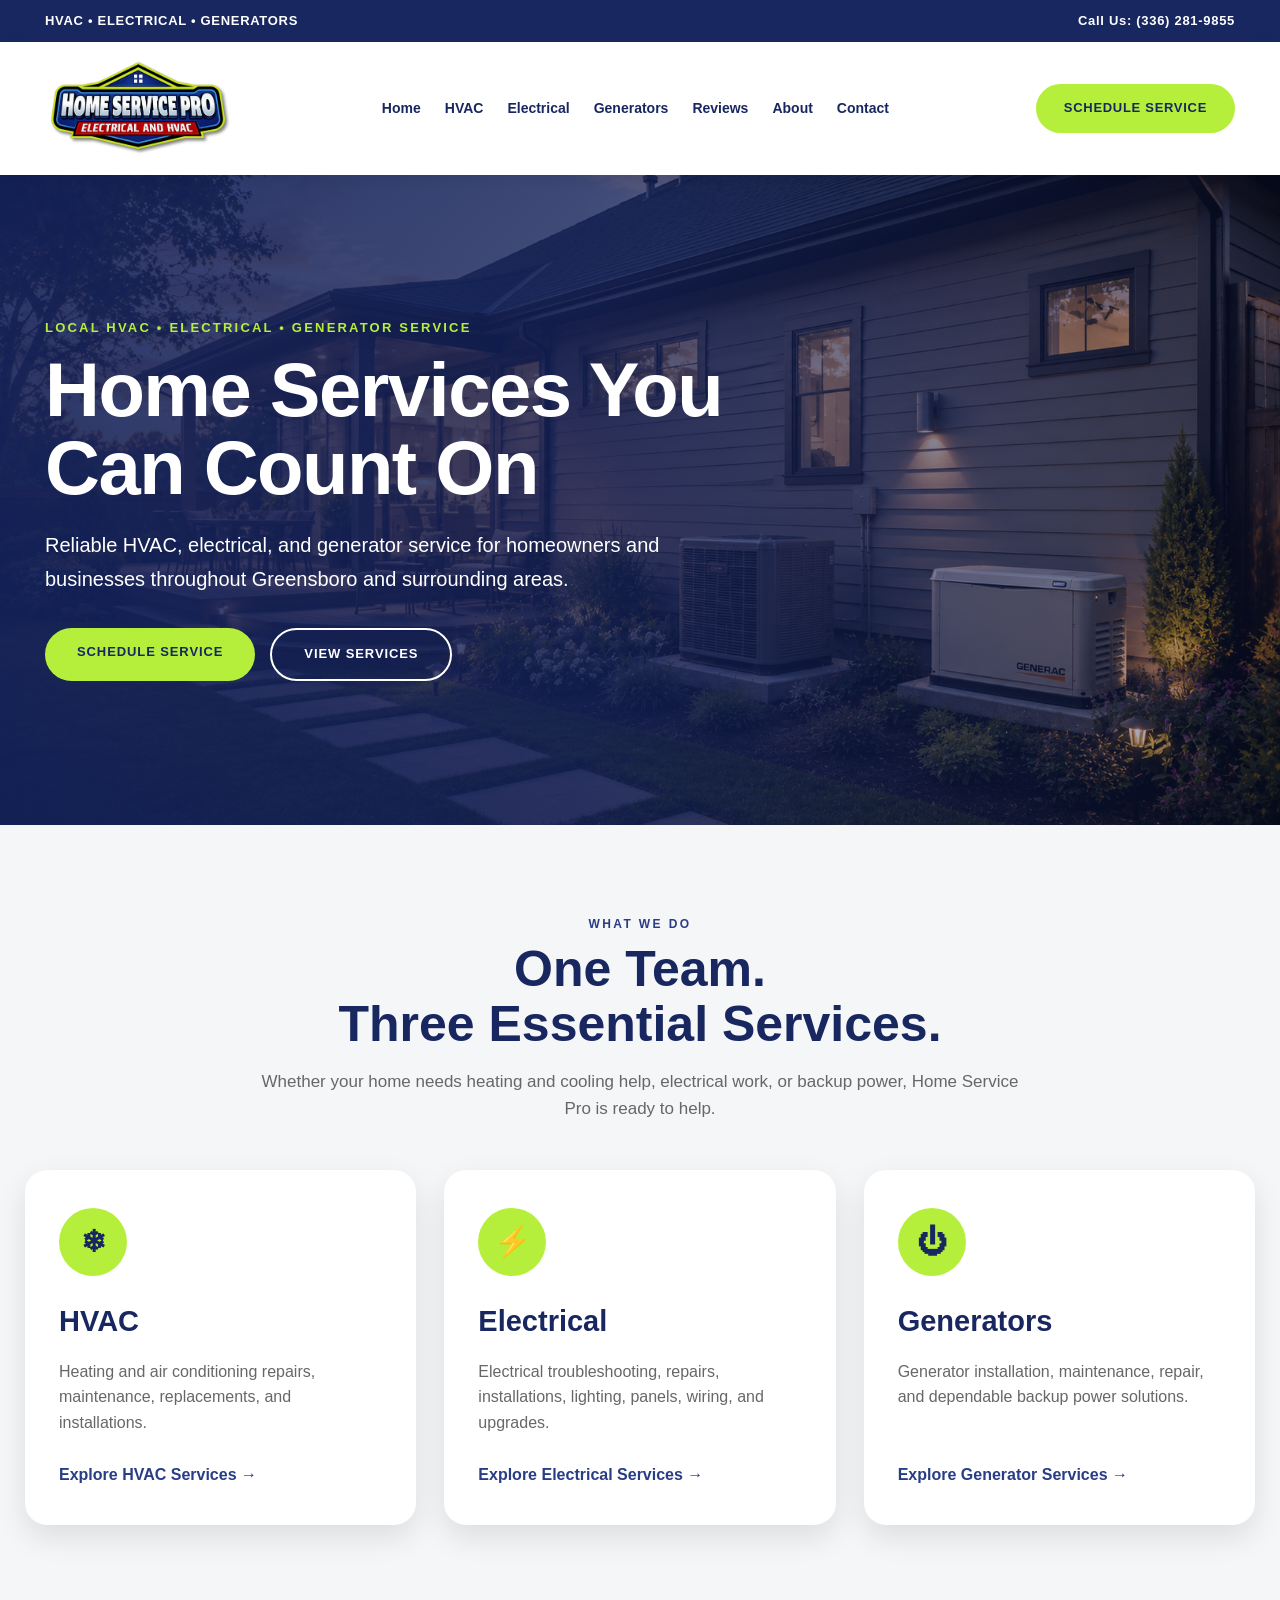
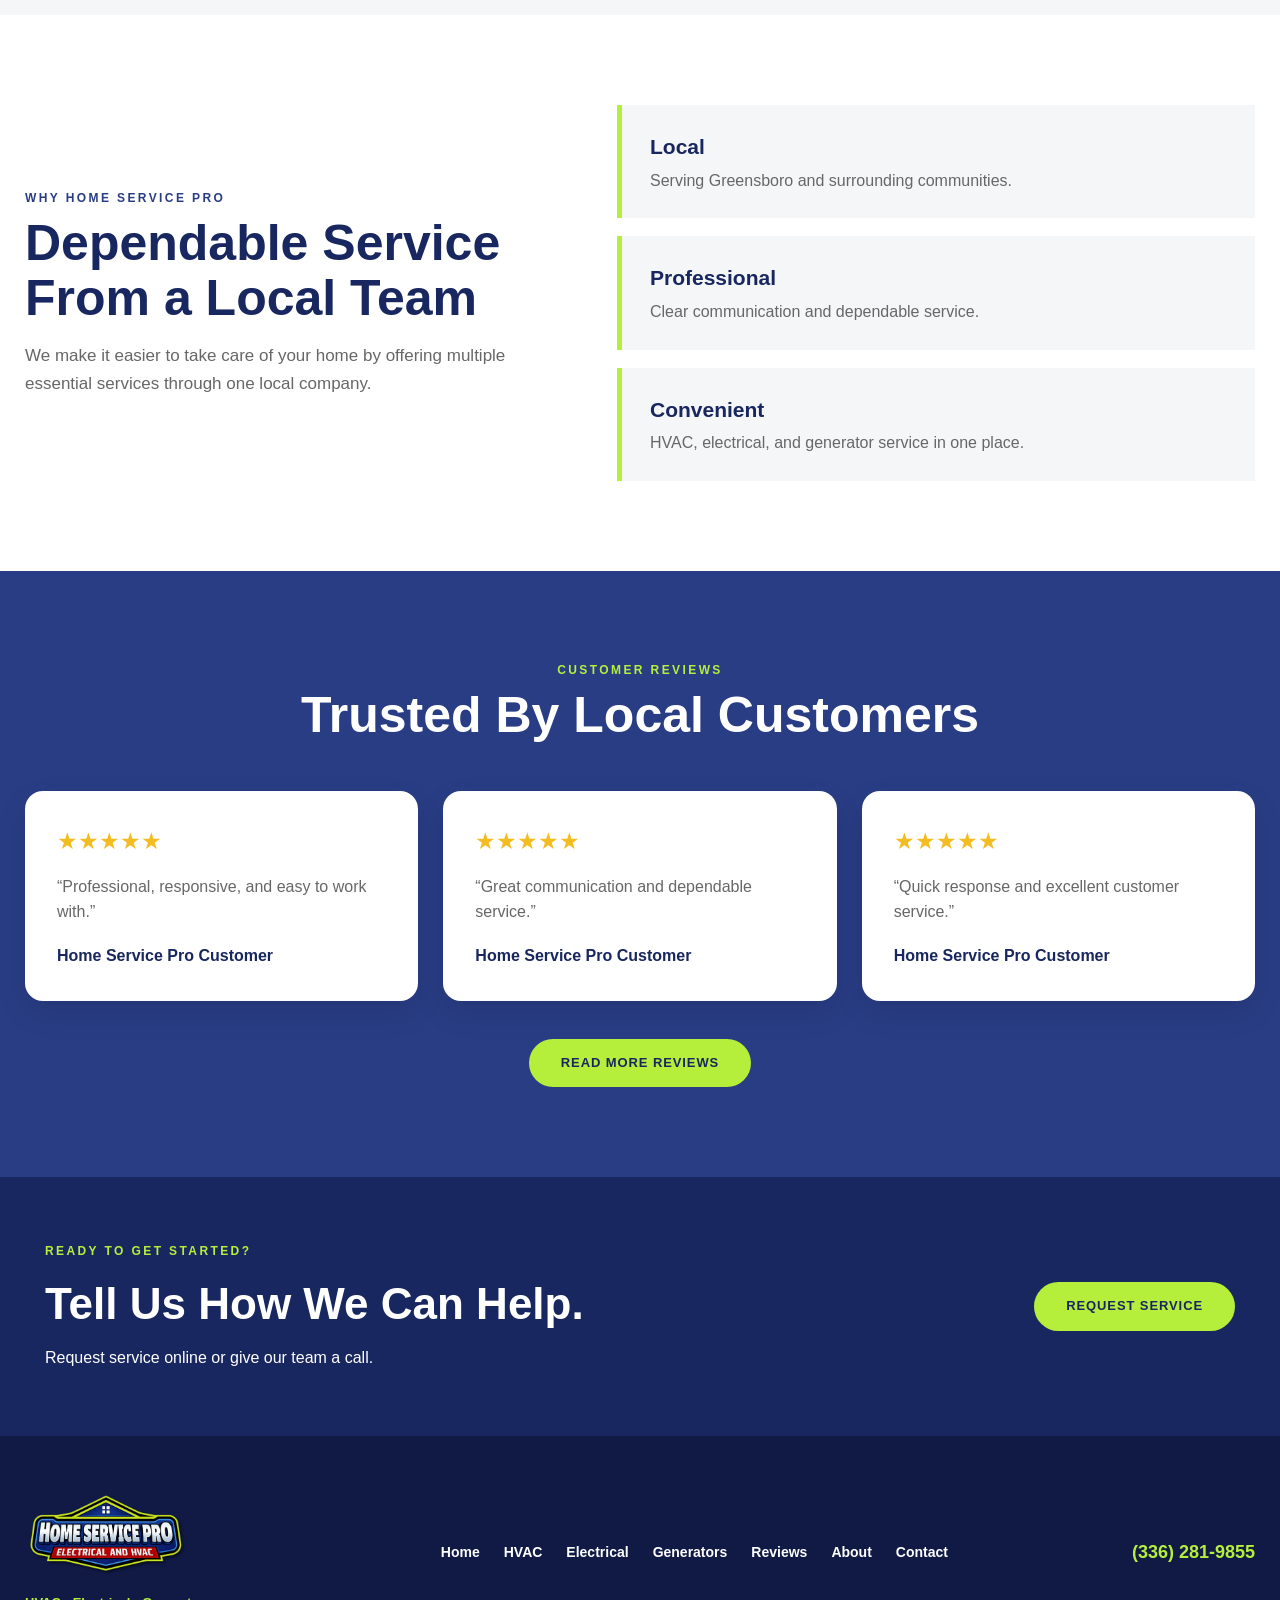
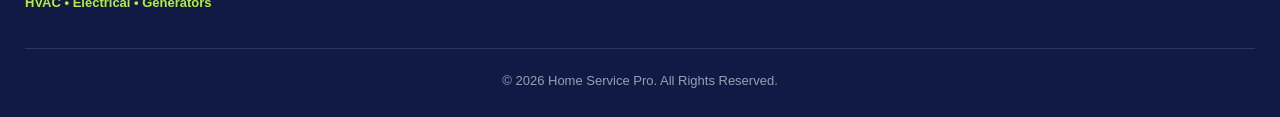
==== index.html @ fe98b6a8 "Initial Home Service Pro website" ====
<!DOCTYPE html>
<html lang="en">

<head>
  <meta charset="UTF-8">

  <meta
    name="viewport"
    content="width=device-width, initial-scale=1.0"
  >

  <title>
    Home Service Pro | HVAC, Electrical & Generator Services
  </title>

  <meta
    name="description"
    content="Home Service Pro provides HVAC, electrical, and generator services in Greensboro, NC and surrounding areas."
  >

  <link
    rel="stylesheet"
    href="style.css"
  >
</head>


<body>


  <!-- ========================================
       TOP BAR
  ========================================= -->

  <div class="top-bar">

    <div class="top-bar-inner">

      <span>
        HVAC • ELECTRICAL • GENERATORS
      </span>

      <a href="tel:3362819855">
        Call Us: (336) 281-9855
      </a>

    </div>

  </div>



  <!-- ========================================
       HEADER
  ========================================= -->

  <header class="site-header">

    <div class="header-inner">


      <a
        href="index.html"
        class="logo-link"
      >

        <img
          src="images/logo.png"
          alt="Home Service Pro"
          class="logo"
        >

      </a>



      <nav class="main-nav">

        <a href="index.html">
          Home
        </a>

        <a href="pages/hvac.html">
          HVAC
        </a>

        <a href="pages/electrical.html">
          Electrical
        </a>

        <a href="pages/generators.html">
          Generators
        </a>

        <a href="pages/reviews.html">
          Reviews
        </a>

        <a href="pages/about.html">
          About
        </a>

        <a href="pages/contact.html">
          Contact
        </a>

      </nav>



      <a
        href="pages/contact.html"
        class="schedule-button"
      >
        Schedule Service
      </a>


    </div>

  </header>



  <!-- ========================================
       HERO
  ========================================= -->

  <main>

    <section class="hero">

      <div class="hero-overlay"></div>


      <div class="hero-inner">

        <div class="hero-content">

          <p class="eyebrow">
            LOCAL HVAC • ELECTRICAL • GENERATOR SERVICE
          </p>


          <h1>
            Home Services
            You Can Count On
          </h1>


          <p class="hero-text">
            Reliable HVAC, electrical, and generator service
            for homeowners and businesses throughout Greensboro
            and surrounding areas.
          </p>


          <div class="hero-buttons">

            <a
              href="pages/contact.html"
              class="button green-button"
            >
              Schedule Service
            </a>


            <a
              href="#services"
              class="button outline-button"
            >
              View Services
            </a>

          </div>

        </div>

      </div>

    </section>



    <!-- ========================================
         SERVICES
    ========================================= -->

    <section
      class="services-section"
      id="services"
    >

      <div class="section-heading">

        <p class="section-label">
          WHAT WE DO
        </p>

        <h2>
          One Team. <br> Three Essential Services.
        </h2>

        <p>
          Whether your home needs heating and cooling help,
          electrical work, or backup power, Home Service Pro
          is ready to help.
        </p>

      </div>



      <div class="service-grid">


        <article class="service-card">

          <div class="service-icon">
            ❄
          </div>

          <h3>
            HVAC
          </h3>

          <p>
            Heating and air conditioning repairs,
            maintenance, replacements, and installations.
          </p>

          <a href="pages/hvac.html">
            Explore HVAC Services →
          </a>

        </article>



        <article class="service-card">

          <div class="service-icon">
            ⚡
          </div>

          <h3>
            Electrical
          </h3>

          <p>
            Electrical troubleshooting, repairs,
            installations, lighting, panels, wiring,
            and upgrades.
          </p>

          <a href="pages/electrical.html">
            Explore Electrical Services →
          </a>

        </article>



        <article class="service-card">

          <div class="service-icon">
            ⏻
          </div>

          <h3>
            Generators
          </h3>

          <p>
            Generator installation, maintenance,
            repair, and dependable backup power solutions.
          </p>

          <a href="pages/generators.html">
            Explore Generator Services →
          </a>

        </article>


      </div>

    </section>



    <!-- ========================================
         WHY CHOOSE US
    ========================================= -->

    <section class="why-section">

      <div class="why-inner">


        <div class="why-content">

          <p class="section-label">
            WHY HOME SERVICE PRO
          </p>

          <h2>
            Dependable Service From a Local Team
          </h2>

          <p>
            We make it easier to take care of your home
            by offering multiple essential services through
            one local company.
          </p>

        </div>



        <div class="why-grid">


          <div class="why-item">

            <strong>
              Local
            </strong>

            <span>
              Serving Greensboro and surrounding communities.
            </span>

          </div>



          <div class="why-item">

            <strong>
              Professional
            </strong>

            <span>
              Clear communication and dependable service.
            </span>

          </div>



          <div class="why-item">

            <strong>
              Convenient
            </strong>

            <span>
              HVAC, electrical, and generator service in one place.
            </span>

          </div>


        </div>


      </div>

    </section>



    <!-- ========================================
         REVIEWS PREVIEW
    ========================================= -->

    <section class="reviews-section">

      <div class="section-heading">

        <p class="section-label">
          CUSTOMER REVIEWS
        </p>

        <h2>
          Trusted By Local Customers
        </h2>

      </div>



      <div class="reviews-grid">


        <article class="review-card">

          <div class="stars">
            ★★★★★
          </div>

          <p>
            “Professional, responsive, and easy to work with.”
          </p>

          <strong>
            Home Service Pro Customer
          </strong>

        </article>



        <article class="review-card">

          <div class="stars">
            ★★★★★
          </div>

          <p>
            “Great communication and dependable service.”
          </p>

          <strong>
            Home Service Pro Customer
          </strong>

        </article>



        <article class="review-card">

          <div class="stars">
            ★★★★★
          </div>

          <p>
            “Quick response and excellent customer service.”
          </p>

          <strong>
            Home Service Pro Customer
          </strong>

        </article>


      </div>



      <div class="center-button">

        <a
          href="pages/reviews.html"
          class="button blue-button"
        >
          Read More Reviews
        </a>

      </div>

    </section>



    <!-- ========================================
         CTA
    ========================================= -->

    <section class="cta-section">

      <div>

        <p class="cta-label">
          READY TO GET STARTED?
        </p>

        <h2>
          Tell Us How We Can Help.
        </h2>

        <p>
          Request service online or give our team a call.
        </p>

      </div>


      <a
        href="pages/contact.html"
        class="button green-button"
      >
        Request Service
      </a>

    </section>


  </main>



  <!-- ========================================
       FOOTER
  ========================================= -->

  <footer class="site-footer">

    <div class="footer-inner">


      <div class="footer-brand">

        <img
          src="images/logo.png"
          alt="Home Service Pro"
          class="footer-logo"
        >

        <p>
          HVAC • Electrical • Generators
        </p>

      </div>



      <div class="footer-links">

        <a href="index.html">
          Home
        </a>

        <a href="pages/hvac.html">
          HVAC
        </a>

        <a href="pages/electrical.html">
          Electrical
        </a>

        <a href="pages/generators.html">
          Generators
        </a>

        <a href="pages/reviews.html">
          Reviews
        </a>

        <a href="pages/about.html">
          About
        </a>

        <a href="pages/contact.html">
          Contact
        </a>

      </div>



      <div class="footer-contact">

        <a href="tel:3362819855">
          (336) 281-9855
        </a>

      </div>


    </div>



    <div class="footer-bottom">

      © <span id="year"></span>
      Home Service Pro.
      All Rights Reserved.

    </div>

  </footer>



  <script src="script.js"></script>


</body>

</html>
---- style.css ----
/* =========================================
   HOME SERVICE PRO
   MAIN STYLESHEET
========================================= */

:root {
  --blue: #293d85;
  --blue-dark: #18275f;
  --blue-light: #435ca3;

  --green: #b6ef3b;
  --green-dark: #9bd125;

  --white: #ffffff;
  --light: #f5f6f8;
  --gray: #676767;
  --dark: #202020;

  --max-width: 1240px;

  --shadow:
    0 12px 30px rgba(0, 0, 0, 0.10);
}


/* RESET */

* {
  margin: 0;
  padding: 0;
  box-sizing: border-box;
}


html {
  scroll-behavior: smooth;
}


body {
  font-family:
    Arial,
    Helvetica,
    sans-serif;

  background: var(--white);

  color: var(--dark);

  line-height: 1.6;
}


img {
  display: block;

  max-width: 100%;
}


a {
  text-decoration: none;
}


/* =========================================
   TOP BAR
========================================= */

.top-bar {
  width: 100%;

  background: var(--blue-dark);

  color: var(--white);
}


.top-bar-inner {
  width: 100%;
  max-width: var(--max-width);

  min-height: 42px;

  margin: auto;

  padding: 8px 25px;

  display: flex;

  align-items: center;

  justify-content: space-between;

  gap: 30px;

  font-size: 13px;

  font-weight: 700;

  letter-spacing: 0.7px;
}


.top-bar a {
  color: var(--white);
}


.top-bar a:hover {
  color: var(--green);
}


/* =========================================
   HEADER
========================================= */

.site-header {
  width: 100%;

  background: var(--white);

  box-shadow:
    0 4px 16px rgba(0, 0, 0, 0.08);

  position: relative;

  z-index: 100;
}


.header-inner {
  width: 100%;
  max-width: var(--max-width);

  min-height: 110px;

  margin: auto;

  padding: 15px 25px;

  display: flex;

  align-items: center;

  justify-content: space-between;

  gap: 30px;
}


.logo {
  width: 190px;

  height: auto;
}


.main-nav {
  flex: 1;

  display: flex;

  align-items: center;

  justify-content: center;

  gap: 24px;
}


.main-nav a {
  color: var(--blue-dark);

  font-size: 14px;

  font-weight: 700;
}


.main-nav a:hover {
  color: var(--green-dark);
}


.schedule-button {
  display: inline-block;

  padding: 14px 28px;

  border-radius: 40px;

  background: var(--green);

  color: var(--blue-dark);

  font-size: 13px;

  font-weight: 800;

  text-transform: uppercase;

  letter-spacing: 0.7px;

  white-space: nowrap;
}


.schedule-button:hover {
  background: var(--green-dark);
}


/* =========================================
   HERO
========================================= */

.hero {
  width: 100%;

  min-height: 650px;

  background:
    url("images/hero.png");

  background-size: cover;

  background-position: center;

  background-repeat: no-repeat;

  position: relative;

  display: flex;

  align-items: center;
}


.hero-overlay {
  position: absolute;

  inset: 0;

  background:
    linear-gradient(
      90deg,
      rgba(20, 35, 94, 0.90) 0%,
      rgba(20, 35, 94, 0.78) 45%,
      rgba(20, 35, 94, 0.28) 100%
    );
}


.hero-inner {
  width: 100%;
  max-width: var(--max-width);

  margin: auto;

  padding: 80px 25px;

  position: relative;

  z-index: 2;
}


.hero-content {
  max-width: 720px;

  color: var(--white);
}


.eyebrow {
  margin-bottom: 12px;

  color: var(--green);

  font-size: 13px;

  font-weight: 800;

  letter-spacing: 2.2px;
}


.hero h1 {
  margin-bottom: 22px;

  font-size:
    clamp(
      48px,
      6vw,
      76px
    );

  line-height: 1.02;

  letter-spacing: -1.5px;
}


.hero-text {
  max-width: 640px;

  margin-bottom: 32px;

  font-size: 20px;

  line-height: 1.7;
}


.hero-buttons {
  display: flex;

  flex-wrap: wrap;

  gap: 15px;
}


/* =========================================
   BUTTONS
========================================= */

.button {
  display: inline-block;

  padding: 14px 32px;

  border-radius: 40px;

  font-size: 13px;

  font-weight: 800;

  text-transform: uppercase;

  letter-spacing: 0.9px;

  transition: 0.2s ease;
}


.green-button {
  background: var(--green);

  color: var(--blue-dark);
}


.green-button:hover {
  background: var(--green-dark);
}


.blue-button {
  background: var(--blue);

  color: var(--white);
}


.blue-button:hover {
  background: var(--blue-dark);
}


.outline-button {
  border: 2px solid var(--white);

  color: var(--white);

  background: transparent;
}


.outline-button:hover {
  background: var(--white);

  color: var(--blue-dark);
}


/* =========================================
   GENERAL HEADINGS
========================================= */

.section-heading {
  max-width: 760px;

  margin: 0 auto 48px;

  text-align: center;
}


.section-label {
  margin-bottom: 8px;

  color: var(--blue);

  font-size: 12px;

  font-weight: 800;

  letter-spacing: 2.4px;
}


.section-heading h2,
.why-content h2 {
  margin-bottom: 16px;

  color: var(--blue-dark);

  font-size:
    clamp(
      34px,
      4vw,
      50px
    );

  line-height: 1.1;
}


.section-heading p:not(.section-label),
.why-content p:not(.section-label) {
  color: var(--gray);

  font-size: 17px;
}


/* =========================================
   SERVICES
========================================= */

.services-section {
  width: 100%;

  padding: 90px 25px;

  background: var(--light);
}


.service-grid {
  width: 100%;

  max-width: var(--max-width);

  margin: auto;

  display: grid;

  grid-template-columns:
    repeat(3, 1fr);

  gap: 28px;
}


.service-card {
  min-height: 355px;

  padding: 38px 34px;

  background: var(--white);

  border-radius: 22px;

  box-shadow: var(--shadow);

  display: flex;

  flex-direction: column;

  transition: transform 0.2s ease;
}


.service-card:hover {
  transform: translateY(-6px);
}


.service-icon {
  width: 68px;

  height: 68px;

  margin-bottom: 22px;

  border-radius: 50%;

  background: var(--green);

  color: var(--blue-dark);

  display: flex;

  align-items: center;

  justify-content: center;

  font-size: 30px;

  font-weight: 800;
}


.service-card h3 {
  margin-bottom: 14px;

  color: var(--blue-dark);

  font-size: 29px;
}


.service-card p {
  margin-bottom: 26px;

  color: var(--gray);
}


.service-card a {
  margin-top: auto;

  color: var(--blue);

  font-weight: 800;
}


.service-card a:hover {
  color: var(--green-dark);
}


/* =========================================
   WHY SECTION
========================================= */

.why-section {
  width: 100%;

  padding: 90px 25px;

  background: var(--white);
}


.why-inner {
  width: 100%;

  max-width: var(--max-width);

  margin: auto;

  display: grid;

  grid-template-columns:
    0.9fr 1.1fr;

  gap: 70px;

  align-items: center;
}


.why-grid {
  display: grid;

  grid-template-columns: 1fr;

  gap: 18px;
}


.why-item {
  padding: 25px 28px;

  border-left:
    5px solid var(--green);

  background: var(--light);
}


.why-item strong {
  display: block;

  margin-bottom: 4px;

  color: var(--blue-dark);

  font-size: 21px;
}


.why-item span {
  color: var(--gray);
}


/* =========================================
   REVIEWS
========================================= */

.reviews-section {
  width: 100%;

  padding: 90px 25px;

  background: var(--blue);
}


.reviews-section .section-label {
  color: var(--green);
}


.reviews-section .section-heading h2 {
  color: var(--white);
}


.reviews-grid {
  width: 100%;

  max-width: var(--max-width);

  margin: auto;

  display: grid;

  grid-template-columns:
    repeat(3, 1fr);

  gap: 25px;
}


.review-card {
  padding: 32px;

  border-radius: 18px;

  background: var(--white);

  box-shadow: var(--shadow);
}


.stars {
  margin-bottom: 14px;

  color: #f3bd21;

  font-size: 23px;
}


.review-card p {
  margin-bottom: 18px;

  color: var(--gray);
}


.review-card strong {
  color: var(--blue-dark);
}


.center-button {
  margin-top: 38px;

  text-align: center;
}


.reviews-section .blue-button {
  background: var(--green);

  color: var(--blue-dark);
}


/* =========================================
   CTA
========================================= */

.cta-section {
  width: 100%;

  padding: 65px max(25px, calc((100% - 1240px) / 2 + 25px));

  background: var(--blue-dark);

  color: var(--white);

  display: flex;

  justify-content: space-between;

  align-items: center;

  gap: 40px;
}


.cta-label {
  margin-bottom: 7px;

  color: var(--green);

  font-size: 12px;

  font-weight: 800;

  letter-spacing: 2.4px;
}


.cta-section h2 {
  margin-bottom: 6px;

  font-size:
    clamp(
      30px,
      4vw,
      44px
    );
}


/* =========================================
   FOOTER
========================================= */

.site-footer {
  width: 100%;

  background: #101a45;

  color: var(--white);

  padding: 55px 25px 25px;
}


.footer-inner {
  width: 100%;

  max-width: var(--max-width);

  margin: auto;

  display: grid;

  grid-template-columns:
    1fr 1.5fr 0.7fr;

  gap: 35px;

  align-items: center;
}


.footer-logo {
  width: 165px;

  margin-bottom: 13px;
}


.footer-brand p {
  color: var(--green);

  font-size: 13px;

  font-weight: 700;
}


.footer-links {
  display: flex;

  flex-wrap: wrap;

  justify-content: center;

  gap: 18px 24px;
}


.footer-links a {
  color: var(--white);

  font-size: 14px;

  font-weight: 700;
}


.footer-links a:hover {
  color: var(--green);
}


.footer-contact {
  text-align: right;
}


.footer-contact a {
  color: var(--green);

  font-size: 18px;

  font-weight: 800;
}


.footer-bottom {
  width: 100%;

  max-width: var(--max-width);

  margin: 35px auto 0;

  padding-top: 22px;

  border-top:
    1px solid rgba(255, 255, 255, 0.12);

  text-align: center;

  color: rgba(255, 255, 255, 0.58);

  font-size: 13px;
}


/* =========================================
   TABLET
========================================= */

@media (max-width: 1000px) {

  .header-inner {
    flex-wrap: wrap;
  }


  .main-nav {
    order: 3;

    width: 100%;

    flex-basis: 100%;
  }


  .service-grid {
    grid-template-columns:
      repeat(2, 1fr);
  }


  .service-card:last-child {
    grid-column:
      1 / -1;
  }


  .why-inner {
    grid-template-columns: 1fr;

    gap: 40px;
  }


  .reviews-grid {
    grid-template-columns:
      repeat(2, 1fr);
  }


  .review-card:last-child {
    grid-column:
      1 / -1;
  }


  .footer-inner {
    grid-template-columns: 1fr;

    text-align: center;
  }


  .footer-logo {
    margin-left: auto;

    margin-right: auto;
  }


  .footer-contact {
    text-align: center;
  }

}


/* =========================================
   MOBILE
========================================= */

@media (max-width: 720px) {

  .top-bar-inner {
    flex-direction: column;

    gap: 2px;

    text-align: center;
  }


  .header-inner {
    flex-direction: column;

    text-align: center;
  }


  .logo {
    width: 165px;
  }


  .main-nav {
    order: initial;

    flex-basis: auto;

    flex-wrap: wrap;

    gap: 12px 17px;
  }


  .schedule-button {
    width: 100%;

    max-width: 300px;

    text-align: center;
  }


  .hero {
    min-height: 580px;
  }


  .hero-inner {
    padding:
      65px
      25px;
  }


  .hero h1 {
    font-size: 44px;
  }


  .hero-text {
    font-size: 17px;
  }


  .hero-buttons {
    flex-direction: column;
  }


  .button {
    text-align: center;
  }


  .service-grid {
    grid-template-columns: 1fr;
  }


  .service-card:last-child {
    grid-column: auto;
  }


  .reviews-grid {
    grid-template-columns: 1fr;
  }


  .review-card:last-child {
    grid-column: auto;
  }


  .cta-section {
    flex-direction: column;

    align-items: flex-start;

    padding:
      55px
      25px;
  }

}

/* =========================================
   INNER PAGE HERO
========================================= */

.inner-hero {
  width: 100%;

  min-height: 470px;

  background:
    url("images/hero.png");

  background-size: cover;

  background-position: center;

  background-repeat: no-repeat;

  position: relative;

  display: flex;

  align-items: center;
}


.inner-hero-overlay {
  position: absolute;

  inset: 0;

  background:
    linear-gradient(
      90deg,
      rgba(20, 35, 94, 0.92) 0%,
      rgba(20, 35, 94, 0.75) 50%,
      rgba(20, 35, 94, 0.30) 100%
    );
}


.inner-hero-inner {
  width: 100%;

  max-width: var(--max-width);

  margin: auto;

  padding: 75px 25px;

  position: relative;

  z-index: 2;
}


.inner-hero-content {
  max-width: 680px;

  color: var(--white);
}


.inner-hero h1 {
  margin-bottom: 18px;

  font-size:
    clamp(
      42px,
      5vw,
      64px
    );

  line-height: 1.05;
}


.inner-hero-content > p:not(.eyebrow) {
  max-width: 600px;

  margin-bottom: 28px;

  font-size: 19px;
}


/* =========================================
   INNER CONTENT
========================================= */

.inner-content-section {
  width: 100%;

  padding: 90px 25px;

  background: var(--white);
}


.inner-content-wrapper {
  width: 100%;

  max-width: var(--max-width);

  margin: auto;
}


.inner-heading {
  max-width: 760px;

  margin-bottom: 50px;
}


.inner-heading h2 {
  margin-bottom: 16px;

  color: var(--blue-dark);

  font-size:
    clamp(
      34px,
      4vw,
      50px
    );

  line-height: 1.1;
}


.inner-heading p:not(.section-label) {
  color: var(--gray);

  font-size: 17px;
}


/* DETAIL CARDS */

.detail-grid {
  display: grid;

  grid-template-columns:
    repeat(2, 1fr);

  gap: 25px;
}


.detail-card {
  padding: 32px;

  background: var(--light);

  border-left:
    5px solid var(--green);
}


.detail-card h3 {
  margin-bottom: 10px;

  color: var(--blue-dark);

  font-size: 25px;
}


.detail-card p {
  color: var(--gray);

  line-height: 1.7;
}


/* MOBILE INNER PAGES */

@media (max-width: 720px) {

  .inner-hero {
    min-height: 430px;
  }


  .inner-hero-inner {
    padding:
      60px
      25px;
  }


  .inner-hero h1 {
    font-size: 42px;
  }


  .detail-grid {
    grid-template-columns: 1fr;
  }

}

/* =========================================
   CONTACT PAGE
========================================= */

.contact-section {
  width: 100%;

  padding: 90px 25px;

  background: var(--light);
}


.contact-wrapper {
  width: 100%;

  max-width: var(--max-width);

  margin: auto;

  display: grid;

  grid-template-columns:
    0.8fr 1.2fr;

  gap: 70px;

  align-items: start;
}


.contact-info h2 {
  margin-bottom: 18px;

  color: var(--blue-dark);

  font-size:
    clamp(
      36px,
      4vw,
      50px
    );

  line-height: 1.1;
}


.contact-intro {
  margin-bottom: 35px;

  color: var(--gray);

  font-size: 17px;
}


.contact-info-box {
  margin-bottom: 18px;

  padding: 22px 24px;

  background: var(--white);

  border-left:
    5px solid var(--green);
}


.contact-info-box span {
  display: block;

  margin-bottom: 5px;

  color: var(--blue);

  font-size: 11px;

  font-weight: 800;

  letter-spacing: 1.6px;
}


.contact-info-box a {
  color: var(--blue-dark);

  font-size: 21px;

  font-weight: 800;
}


.contact-info-box p {
  color: var(--gray);

  font-size: 16px;
}


/* FORM */

.contact-form-card {
  padding: 38px;

  background: var(--white);

  border-radius: 20px;

  box-shadow: var(--shadow);
}


.contact-form {
  width: 100%;
}


.form-row {
  display: grid;

  grid-template-columns:
    repeat(2, 1fr);

  gap: 20px;
}


.form-group {
  margin-bottom: 20px;
}


.form-group label {
  display: block;

  margin-bottom: 7px;

  color: var(--blue-dark);

  font-size: 14px;

  font-weight: 800;
}


.form-group input,
.form-group select,
.form-group textarea {
  width: 100%;

  padding: 14px 15px;

  border:
    1px solid #d5d7dc;

  border-radius: 8px;

  background: var(--white);

  color: var(--dark);

  font-family: inherit;

  font-size: 16px;

  outline: none;
}


.form-group input:focus,
.form-group select:focus,
.form-group textarea:focus {
  border-color: var(--blue);

  box-shadow:
    0 0 0 3px rgba(41, 61, 133, 0.10);
}


.form-group textarea {
  resize: vertical;
}


.form-submit {
  border: none;

  cursor: pointer;
}


@media (max-width: 850px) {

  .contact-wrapper {
    grid-template-columns: 1fr;

    gap: 40px;
  }

}


@media (max-width: 600px) {

  .contact-form-card {
    padding: 26px 20px;
  }


  .form-row {
    grid-template-columns: 1fr;

    gap: 0;
  }


  .form-submit {
    width: 100%;
  }

}

/* =========================================
   ABOUT PAGE
========================================= */

.about-section {
  width: 100%;
  padding: 90px 25px;
  background: var(--white);
}


.about-wrapper {
  width: 100%;
  max-width: var(--max-width);
  margin: auto;

  display: grid;
  grid-template-columns: 1.25fr 0.75fr;
  gap: 70px;

  align-items: start;
}


.about-content h2 {
  margin-bottom: 22px;

  color: var(--blue-dark);

  font-size:
    clamp(
      36px,
      4vw,
      50px
    );

  line-height: 1.1;
}


.about-content p:not(.section-label) {
  margin-bottom: 18px;

  color: var(--gray);

  font-size: 17px;

  line-height: 1.8;
}


.about-highlight {
  padding: 35px;

  background: var(--blue-dark);

  border-radius: 20px;

  color: var(--white);

  box-shadow: var(--shadow);
}


.about-highlight .section-label {
  color: var(--green);

  margin-bottom: 22px;
}


.about-highlight-item {
  padding: 20px 0;

  border-bottom:
    1px solid rgba(255, 255, 255, 0.15);
}


.about-highlight-item:last-child {
  border-bottom: none;
}


.about-highlight-item strong {
  display: block;

  margin-bottom: 4px;

  color: var(--green);

  font-size: 21px;
}


.about-highlight-item span {
  color: rgba(255, 255, 255, 0.82);
}


/* VALUES */

.values-section {
  width: 100%;

  padding: 90px 25px;

  background: var(--light);
}


.values-grid {
  display: grid;

  grid-template-columns:
    repeat(3, 1fr);

  gap: 25px;
}


.value-card {
  padding: 32px;

  background: var(--white);

  border-top:
    5px solid var(--green);

  box-shadow: var(--shadow);
}


.value-card h3 {
  margin-bottom: 12px;

  color: var(--blue-dark);

  font-size: 23px;
}


.value-card p {
  color: var(--gray);

  line-height: 1.7;
}


@media (max-width: 850px) {

  .about-wrapper {
    grid-template-columns: 1fr;

    gap: 40px;
  }


  .values-grid {
    grid-template-columns: 1fr;
  }

}

/* =========================================
   REVIEWS PAGE
========================================= */

.review-page-section {
  width: 100%;
  padding: 90px 25px;
  background: var(--light);
}


.rating-summary {
  width: 100%;
  max-width: 620px;

  margin: 0 auto 50px;

  padding: 30px 35px;

  background: var(--white);

  border-radius: 18px;

  box-shadow: var(--shadow);

  display: flex;

  justify-content: center;

  align-items: center;

  gap: 28px;
}


.rating-number {
  color: var(--blue-dark);

  font-size: 64px;

  font-weight: 800;

  line-height: 1;
}


.rating-details {
  border-left: 1px solid #dddddd;

  padding-left: 28px;
}


.rating-stars {
  color: #f3bd21;

  font-size: 25px;

  letter-spacing: 2px;
}


.rating-details strong {
  display: block;

  margin-top: 4px;

  color: var(--blue-dark);

  font-size: 18px;
}


.rating-details p {
  color: var(--gray);

  font-size: 14px;
}


.review-page-grid {
  display: grid;

  grid-template-columns:
    repeat(3, 1fr);

  gap: 25px;
}


.review-page-card {
  padding: 32px;

  background: var(--white);

  border-radius: 16px;

  box-shadow: var(--shadow);
}


.review-page-card p {
  margin-bottom: 20px;

  color: var(--gray);

  line-height: 1.75;
}


.review-page-card strong {
  color: var(--blue-dark);
}


.review-action {
  max-width: 750px;

  margin: 60px auto 0;

  padding: 45px 35px;

  background: var(--white);

  border-radius: 20px;

  box-shadow: var(--shadow);

  text-align: center;
}


.review-action h3 {
  margin-bottom: 10px;

  color: var(--blue-dark);

  font-size: 30px;
}


.review-action p {
  margin-bottom: 24px;

  color: var(--gray);
}


@media (max-width: 950px) {

  .review-page-grid {
    grid-template-columns:
      repeat(2, 1fr);
  }

}


@media (max-width: 650px) {

  .rating-summary {
    flex-direction: column;

    text-align: center;

    gap: 14px;
  }


  .rating-details {
    border-left: none;

    border-top: 1px solid #dddddd;

    padding-left: 0;

    padding-top: 15px;
  }


  .review-page-grid {
    grid-template-columns: 1fr;
  }


  .review-action {
    padding: 35px 22px;
  }

}

/* =========================================
   MOBILE NAVIGATION
========================================= */

.menu-toggle {
  display: none;

  border: none;

  background: transparent;

  color: var(--blue-dark);

  font-size: 30px;

  cursor: pointer;
}


@media (max-width: 720px) {

  .header-inner {
    display: grid;

    grid-template-columns:
      1fr auto;

    gap: 15px;

    align-items: center;

    text-align: left;
  }


  .logo-link {
    justify-self: start;
  }


  .menu-toggle {
    display: block;

    justify-self: end;
  }


  .main-nav {
    display: none;

    grid-column:
      1 / -1;

    width: 100%;

    padding: 18px 0;

    flex-direction: column;

    align-items: stretch;

    gap: 0;

    border-top:
      1px solid #e5e5e5;
  }


  .main-nav.nav-open {
    display: flex;
  }


  .main-nav a {
    width: 100%;

    padding: 12px 6px;

    border-bottom:
      1px solid #eeeeee;

    font-size: 16px;
  }


  .schedule-button {
    grid-column:
      1 / -1;

    width: 100%;

    max-width: none;

    text-align: center;
  }

}
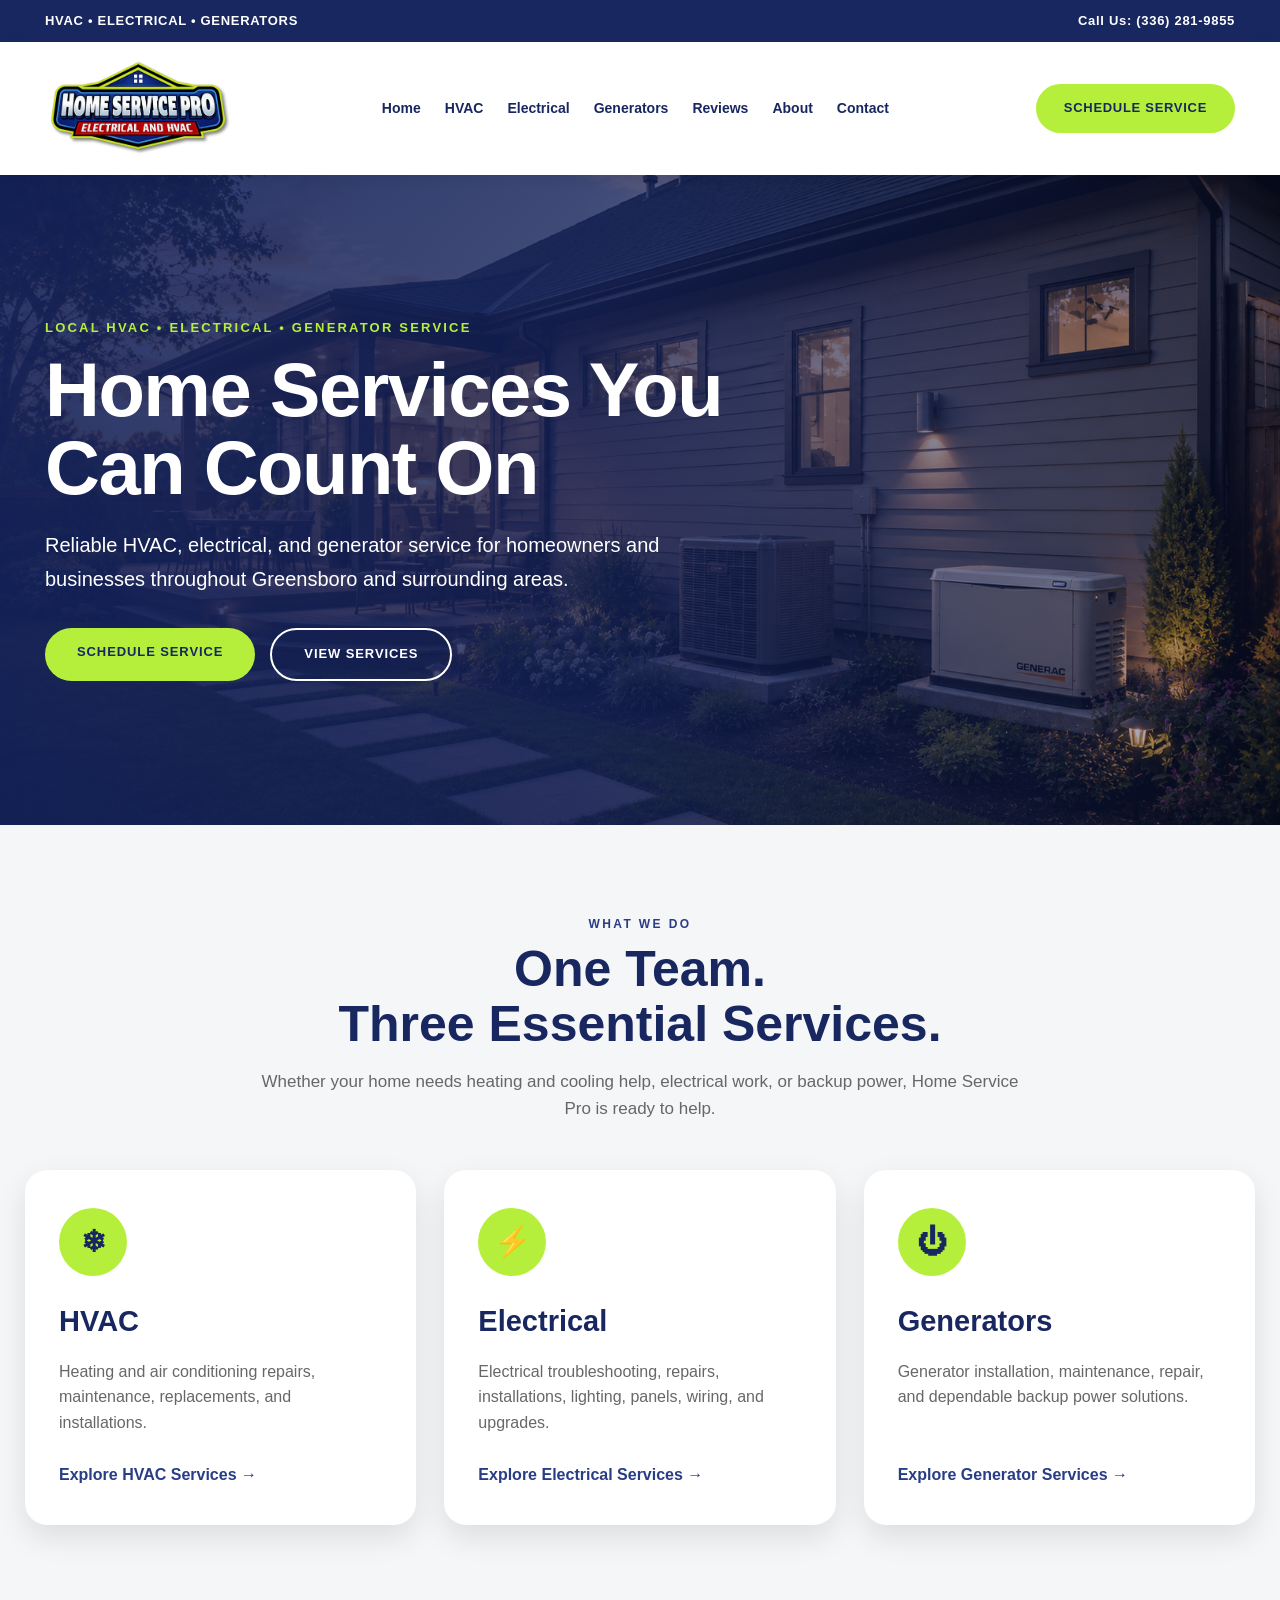
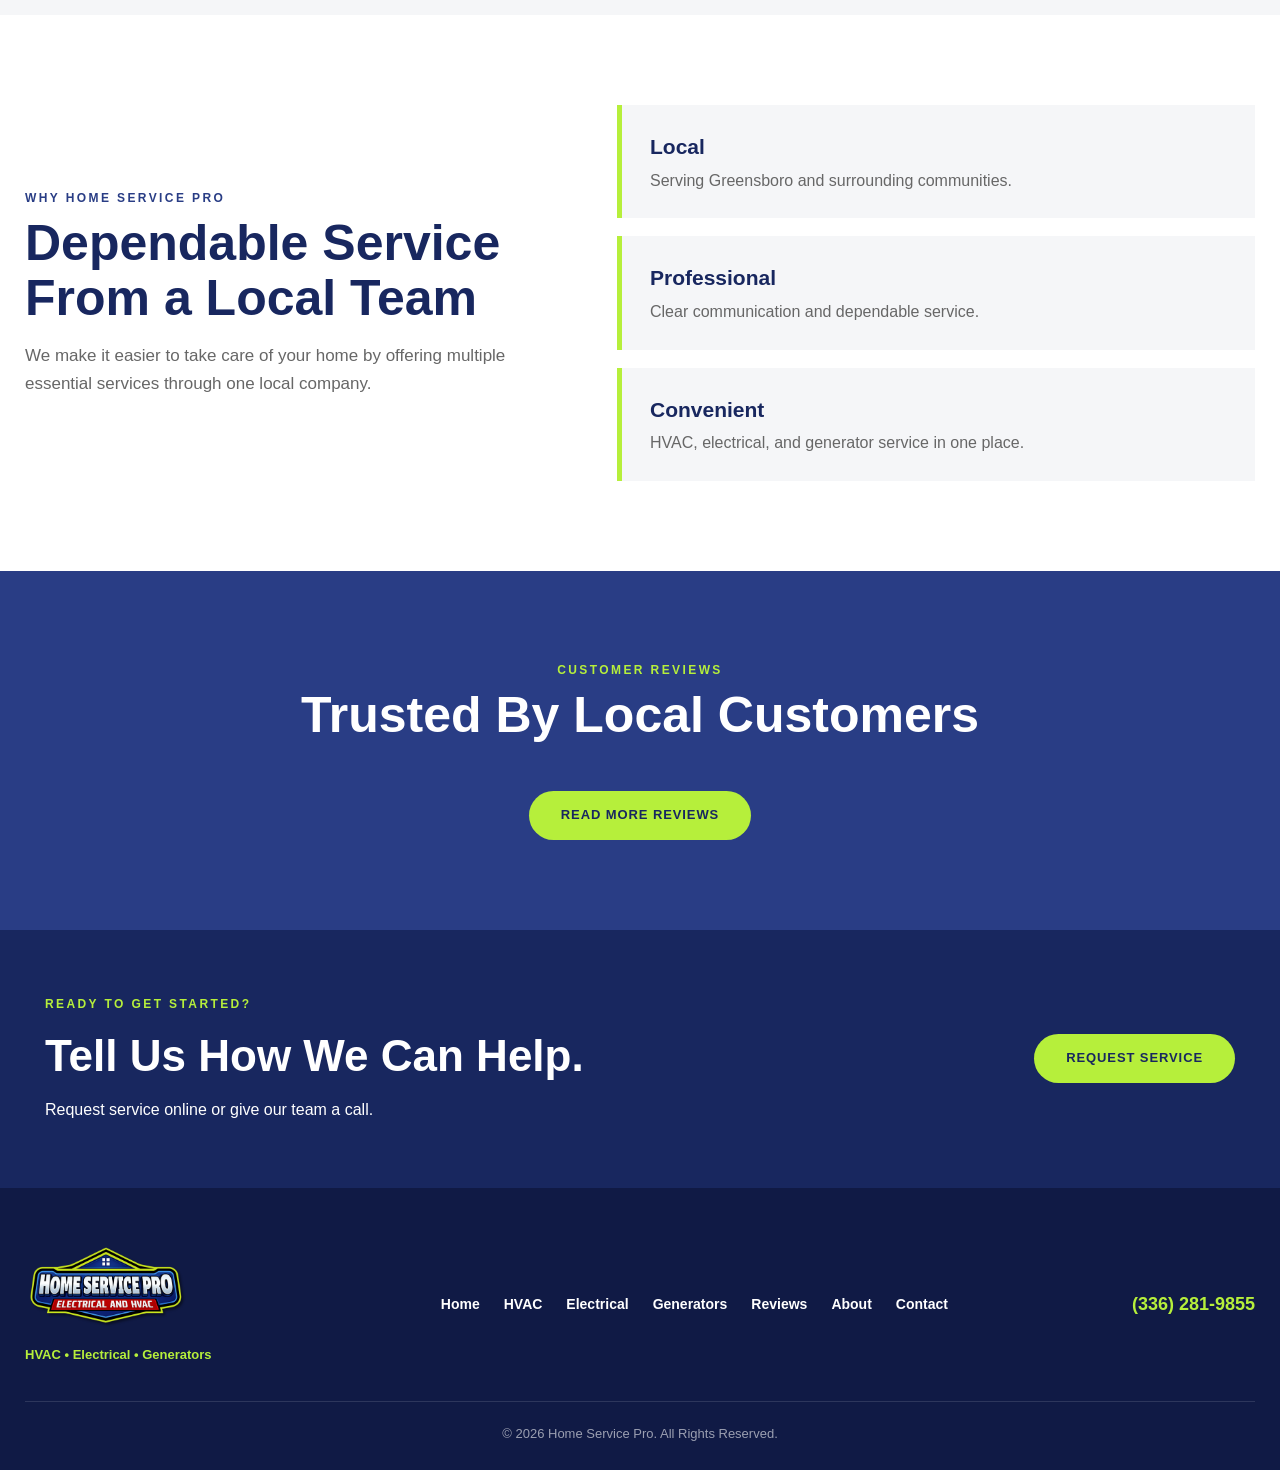
==== commit fd585ad7: "Update homepage reviews" ====
--- a/index.html
+++ b/index.html
@@ -391,63 +391,18 @@
 
 
 
-      <div class="reviews-grid">
-
-
-        <article class="review-card">
-
-          <div class="stars">
-            ★★★★★
-          </div>
-
-          <p>
-            “Professional, responsive, and easy to work with.”
-          </p>
-
-          <strong>
-            Home Service Pro Customer
-          </strong>
-
-        </article>
-
-
-
-        <article class="review-card">
-
-          <div class="stars">
-            ★★★★★
-          </div>
-
-          <p>
-            “Great communication and dependable service.”
-          </p>
-
-          <strong>
-            Home Service Pro Customer
-          </strong>
-
-        </article>
-
-
-
-        <article class="review-card">
-
-          <div class="stars">
-            ★★★★★
-          </div>
-
-          <p>
-            “Quick response and excellent customer service.”
-          </p>
-
-          <strong>
-            Home Service Pro Customer
-          </strong>
-
-        </article>
-
-
-      </div>
+      <!-- Live Google Reviews Preview -->
+<div class="home-live-reviews">
+  <div
+    class="sk-ww-google-reviews"
+    data-embed-id="25709834"
+  ></div>
+
+  <script
+    src="https://widgets.sociablekit.com/google-reviews/widget.js"
+    defer
+  ></script>
+</div>
 
 
 
--- a/style.css
+++ b/style.css
@@ -1911,4 +1911,26 @@
     text-align: center;
   }
 
+}
+
+/* Live Google Reviews Widget */
+.live-google-reviews {
+  width: 100%;
+  max-width: 1200px;
+  margin: 35px auto 50px;
+}
+
+.sk-ww-google-reviews {
+  width: 100%;
+}
+
+/* Homepage Live Google Reviews */
+.home-live-reviews {
+  width: 100%;
+  max-width: 1200px;
+  margin: 30px auto 35px;
+}
+
+.home-live-reviews .sk-ww-google-reviews {
+  width: 100%;
 }
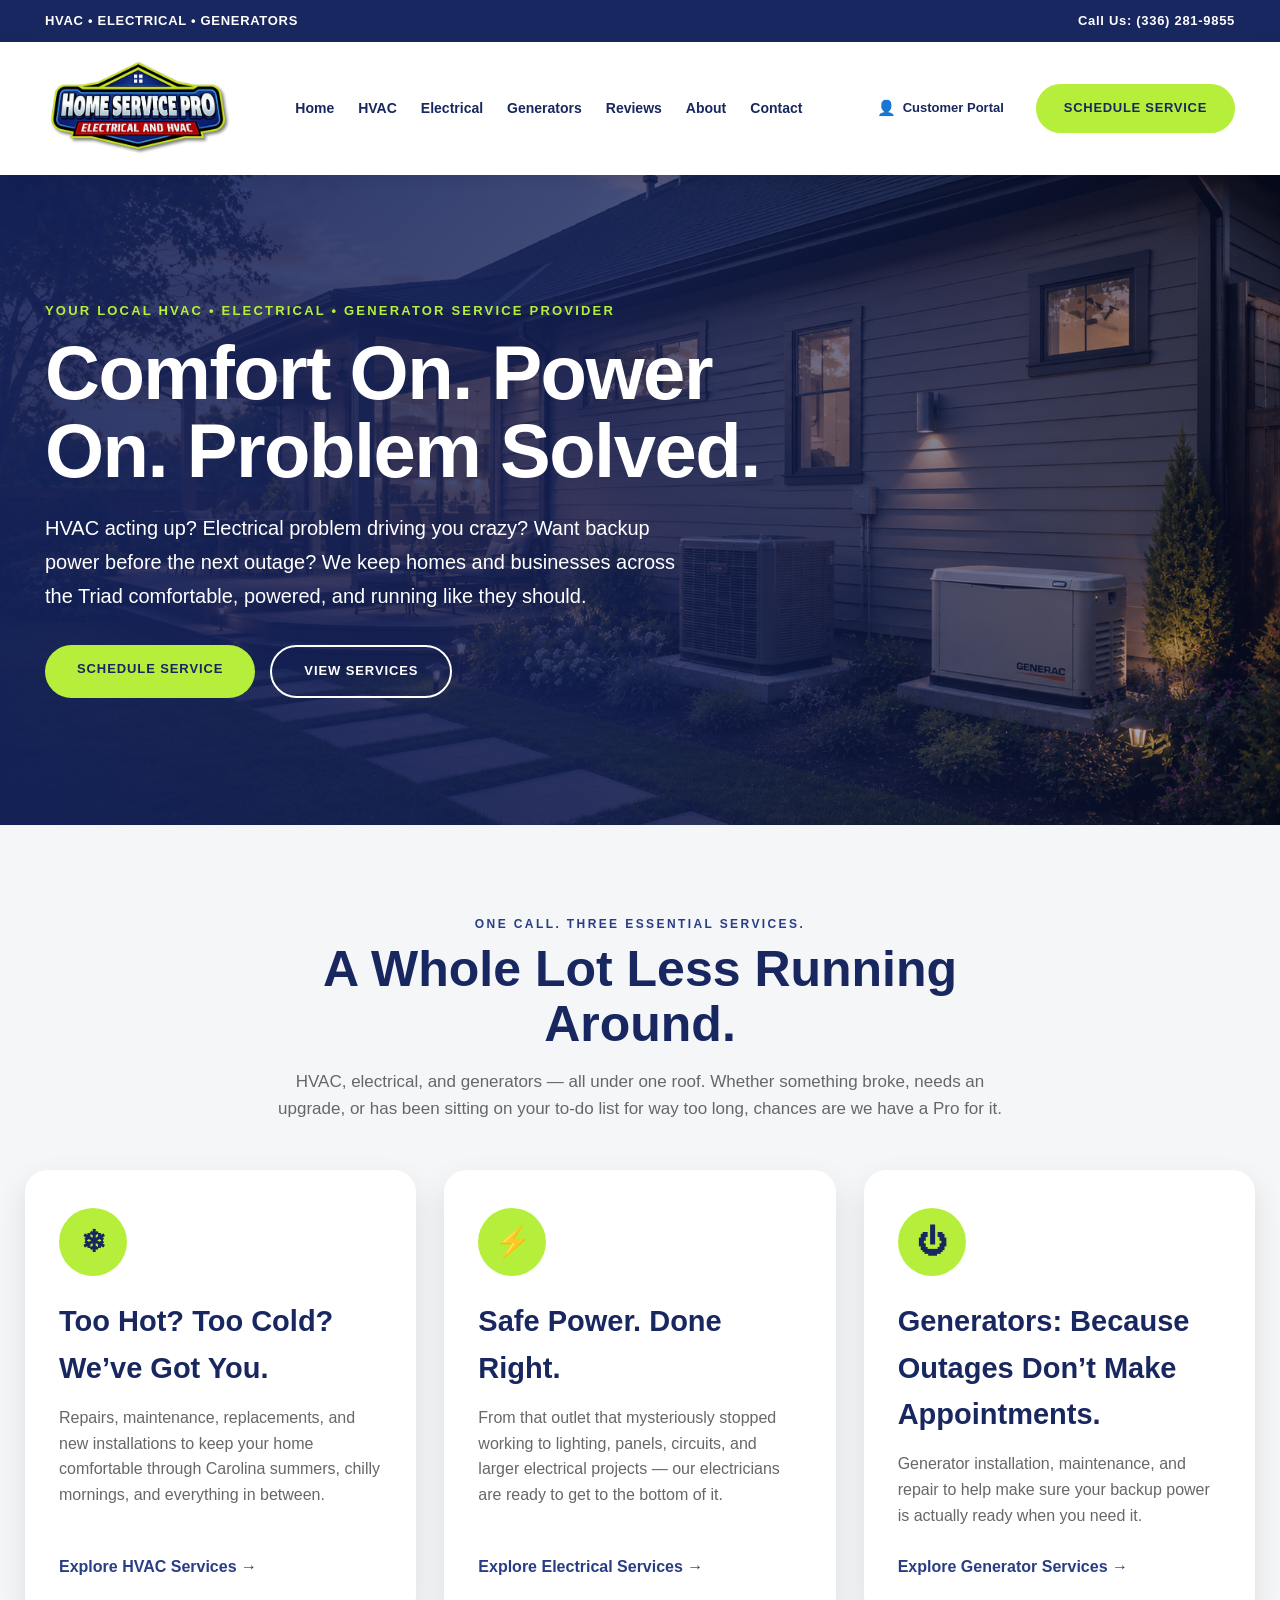
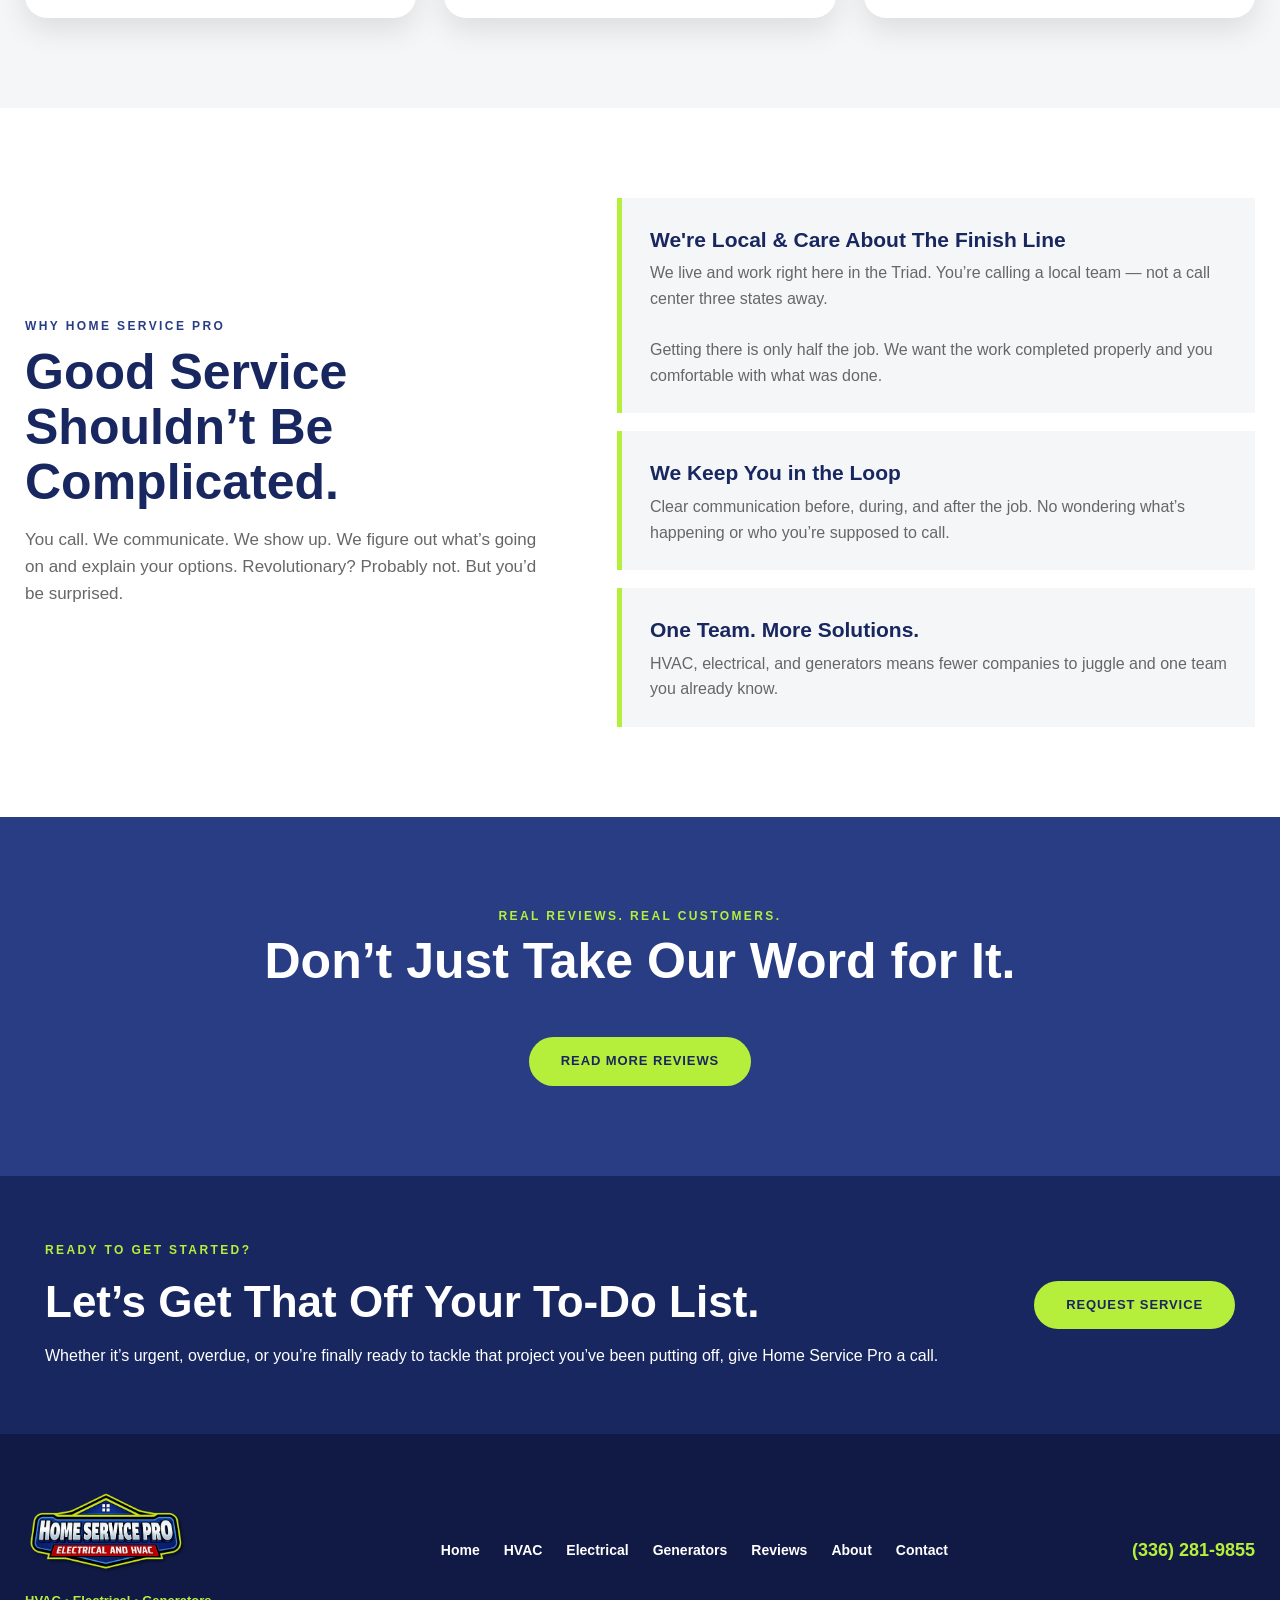
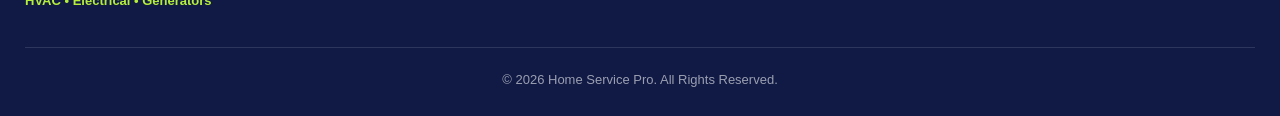
==== commit e515b53d: "Update website content and customer portal" ====
--- a/index.html
+++ b/index.html
@@ -108,12 +108,21 @@
 
 
 
-      <a
-        href="pages/contact.html"
-        class="schedule-button"
-      >
-        Schedule Service
-      </a>
+      <div class="header-actions">
+  <a
+    href="https://homeservicepro.myservicetitan.com/"
+    class="portal-button"
+    target="_blank"
+    rel="noopener noreferrer"
+  >
+    <span class="portal-icon">👤</span>
+<span>Customer Portal</span>
+  </a>
+
+  <a href="pages/contact.html" class="schedule-button">
+    Schedule Service
+  </a>
+</div>
 
 
     </div>
@@ -138,20 +147,17 @@
         <div class="hero-content">
 
           <p class="eyebrow">
-            LOCAL HVAC • ELECTRICAL • GENERATOR SERVICE
+            YOUR LOCAL HVAC • ELECTRICAL • GENERATOR SERVICE PROVIDER
           </p>
 
 
           <h1>
-            Home Services
-            You Can Count On
+            Comfort On. Power On. Problem Solved.
           </h1>
 
 
           <p class="hero-text">
-            Reliable HVAC, electrical, and generator service
-            for homeowners and businesses throughout Greensboro
-            and surrounding areas.
+            HVAC acting up? Electrical problem driving you crazy? Want backup power before the next outage? We keep homes and businesses across the Triad comfortable, powered, and running like they should.
           </p>
 
 
@@ -194,17 +200,15 @@
       <div class="section-heading">
 
         <p class="section-label">
-          WHAT WE DO
+          ONE CALL. THREE ESSENTIAL SERVICES.
         </p>
 
         <h2>
-          One Team. <br> Three Essential Services.
+          A Whole Lot Less Running Around.
         </h2>
 
         <p>
-          Whether your home needs heating and cooling help,
-          electrical work, or backup power, Home Service Pro
-          is ready to help.
+          HVAC, electrical, and generators — all under one roof. Whether something broke, needs an upgrade, or has been sitting on your to-do list for way too long, chances are we have a Pro for it.
         </p>
 
       </div>
@@ -221,12 +225,11 @@
           </div>
 
           <h3>
-            HVAC
+            Too Hot? Too Cold? We’ve Got You.
           </h3>
 
           <p>
-            Heating and air conditioning repairs,
-            maintenance, replacements, and installations.
+            Repairs, maintenance, replacements, and new installations to keep your home comfortable through Carolina summers, chilly mornings, and everything in between.
           </p>
 
           <a href="pages/hvac.html">
@@ -244,13 +247,11 @@
           </div>
 
           <h3>
-            Electrical
+            Safe Power. Done Right.
           </h3>
 
           <p>
-            Electrical troubleshooting, repairs,
-            installations, lighting, panels, wiring,
-            and upgrades.
+            From that outlet that mysteriously stopped working to lighting, panels, circuits, and larger electrical projects — our electricians are ready to get to the bottom of it.
           </p>
 
           <a href="pages/electrical.html">
@@ -268,12 +269,11 @@
           </div>
 
           <h3>
-            Generators
+            Generators: Because Outages Don’t Make Appointments.
           </h3>
 
           <p>
-            Generator installation, maintenance,
-            repair, and dependable backup power solutions.
+            Generator installation, maintenance, and repair to help make sure your backup power is actually ready when you need it.
           </p>
 
           <a href="pages/generators.html">
@@ -305,13 +305,11 @@
           </p>
 
           <h2>
-            Dependable Service From a Local Team
+            Good Service Shouldn’t Be Complicated.
           </h2>
 
           <p>
-            We make it easier to take care of your home
-            by offering multiple essential services through
-            one local company.
+           You call. We communicate. We show up. We figure out what’s going on and explain your options. Revolutionary? Probably not. But you’d be surprised.
           </p>
 
         </div>
@@ -324,11 +322,12 @@
           <div class="why-item">
 
             <strong>
-              Local
+              We're Local & Care About The Finish Line
             </strong>
 
             <span>
-              Serving Greensboro and surrounding communities.
+              We live and work right here in the Triad. You’re calling a local team — not a call center three states away.<br> <br> 
+              Getting there is only half the job. We want the work completed properly and you comfortable with what was done.
             </span>
 
           </div>
@@ -338,11 +337,11 @@
           <div class="why-item">
 
             <strong>
-              Professional
+              We Keep You in the Loop
             </strong>
 
             <span>
-              Clear communication and dependable service.
+              Clear communication before, during, and after the job. No wondering what’s happening or who you’re supposed to call.
             </span>
 
           </div>
@@ -352,11 +351,11 @@
           <div class="why-item">
 
             <strong>
-              Convenient
+              One Team. More Solutions.
             </strong>
 
             <span>
-              HVAC, electrical, and generator service in one place.
+              HVAC, electrical, and generators means fewer companies to juggle and one team you already know.
             </span>
 
           </div>
@@ -380,11 +379,11 @@
       <div class="section-heading">
 
         <p class="section-label">
-          CUSTOMER REVIEWS
+          REAL REVIEWS. REAL CUSTOMERS.
         </p>
 
         <h2>
-          Trusted By Local Customers
+          Don’t Just Take Our Word for It.
         </h2>
 
       </div>
@@ -434,11 +433,11 @@
         </p>
 
         <h2>
-          Tell Us How We Can Help.
+          Let’s Get That Off Your To-Do List.
         </h2>
 
         <p>
-          Request service online or give our team a call.
+          Whether it’s urgent, overdue, or you’re finally ready to tackle that project you’ve been putting off, give Home Service Pro a call.
         </p>
 
       </div>
--- a/style.css
+++ b/style.css
@@ -1933,4 +1933,209 @@
 
 .home-live-reviews .sk-ww-google-reviews {
   width: 100%;
+}
+
+/* Header Customer Portal Button */
+.header-actions {
+  display: flex;
+  align-items: center;
+  gap: 12px;
+}
+
+.portal-button {
+  display: inline-flex;
+  align-items: center;
+  justify-content: center;
+  gap: 7px;
+
+  padding: 10px 14px;
+
+  background: transparent;
+  border: none;
+
+  color: var(--blue-dark);
+
+  font-size: 13px;
+  font-weight: 700;
+  letter-spacing: 0;
+  text-transform: none;
+  text-decoration: none;
+
+  white-space: nowrap;
+
+  transition: color 0.2s ease;
+}
+
+.portal-button:hover {
+  color: var(--blue-light);
+}
+
+.portal-icon {
+  font-size: 15px;
+}
+
+.header-actions {
+  display: flex;
+  align-items: center;
+  gap: 18px;
+}
+
+/* Mobile */
+@media (max-width: 720px) {
+  .header-actions {
+    grid-column: 1 / -1;
+    width: 100%;
+    flex-direction: column;
+    gap: 10px;
+  }
+
+  .portal-button,
+  .header-actions .schedule-button {
+    width: 100%;
+    text-align: center;
+  }
+}
+
+/* =========================================================
+   TABLET + MOBILE HEADER / HAMBURGER FINAL FIX
+   ========================================================= */
+
+@media (max-width: 950px) {
+
+  .header-inner {
+    display: grid !important;
+    grid-template-columns: 1fr auto !important;
+    align-items: center !important;
+    gap: 12px !important;
+
+    width: 100% !important;
+  }
+
+  /* Logo stays left */
+  .logo-link {
+    justify-self: start !important;
+  }
+
+  /* Hamburger stays right */
+  .menu-toggle {
+    display: flex !important;
+    align-items: center !important;
+    justify-content: center !important;
+
+    width: 46px !important;
+    height: 46px !important;
+
+    padding: 0 !important;
+
+    border: none !important;
+    background: transparent !important;
+
+    color: var(--blue-dark) !important;
+
+    font-size: 30px !important;
+    line-height: 1 !important;
+
+    cursor: pointer !important;
+
+    justify-self: end !important;
+  }
+
+  /* Hide navigation until hamburger is opened */
+  .main-nav {
+    display: none !important;
+
+    grid-column: 1 / -1 !important;
+
+    width: 100% !important;
+
+    margin: 5px 0 0 !important;
+    padding: 12px 0 0 !important;
+
+    flex-direction: column !important;
+    align-items: stretch !important;
+    gap: 0 !important;
+
+    border-top: 1px solid #e8e8e8 !important;
+  }
+
+  /* JS adds this class when menu is opened */
+  .main-nav.nav-open {
+    display: flex !important;
+  }
+
+  .main-nav a {
+    display: block !important;
+
+    width: 100% !important;
+
+    padding: 13px 5px !important;
+
+    border-bottom: 1px solid #eeeeee !important;
+
+    text-align: left !important;
+    font-size: 16px !important;
+  }
+
+  /*
+    Hide Customer Portal + Schedule Service
+    while hamburger menu is closed
+  */
+  .main-nav:not(.nav-open) ~ .header-actions {
+    display: none !important;
+  }
+
+  /*
+    Show them underneath the nav once
+    the hamburger menu is opened
+  */
+  .main-nav.nav-open ~ .header-actions {
+    display: flex !important;
+  }
+
+  .header-actions {
+    grid-column: 1 / -1 !important;
+
+    width: 100% !important;
+
+    flex-direction: column !important;
+    align-items: stretch !important;
+
+    gap: 10px !important;
+
+    padding-top: 12px !important;
+  }
+
+  .header-actions .portal-button,
+  .header-actions .schedule-button {
+    display: flex !important;
+    align-items: center !important;
+    justify-content: center !important;
+
+    width: 100% !important;
+    max-width: none !important;
+
+    margin: 0 !important;
+
+    text-align: center !important;
+  }
+}
+
+
+/* Smaller phone adjustments */
+@media (max-width: 600px) {
+
+  .header-inner {
+    padding-left: 18px !important;
+    padding-right: 18px !important;
+  }
+
+  .menu-toggle {
+    width: 42px !important;
+    height: 42px !important;
+    font-size: 27px !important;
+  }
+
+  .main-nav a {
+    font-size: 15px !important;
+  }
 }
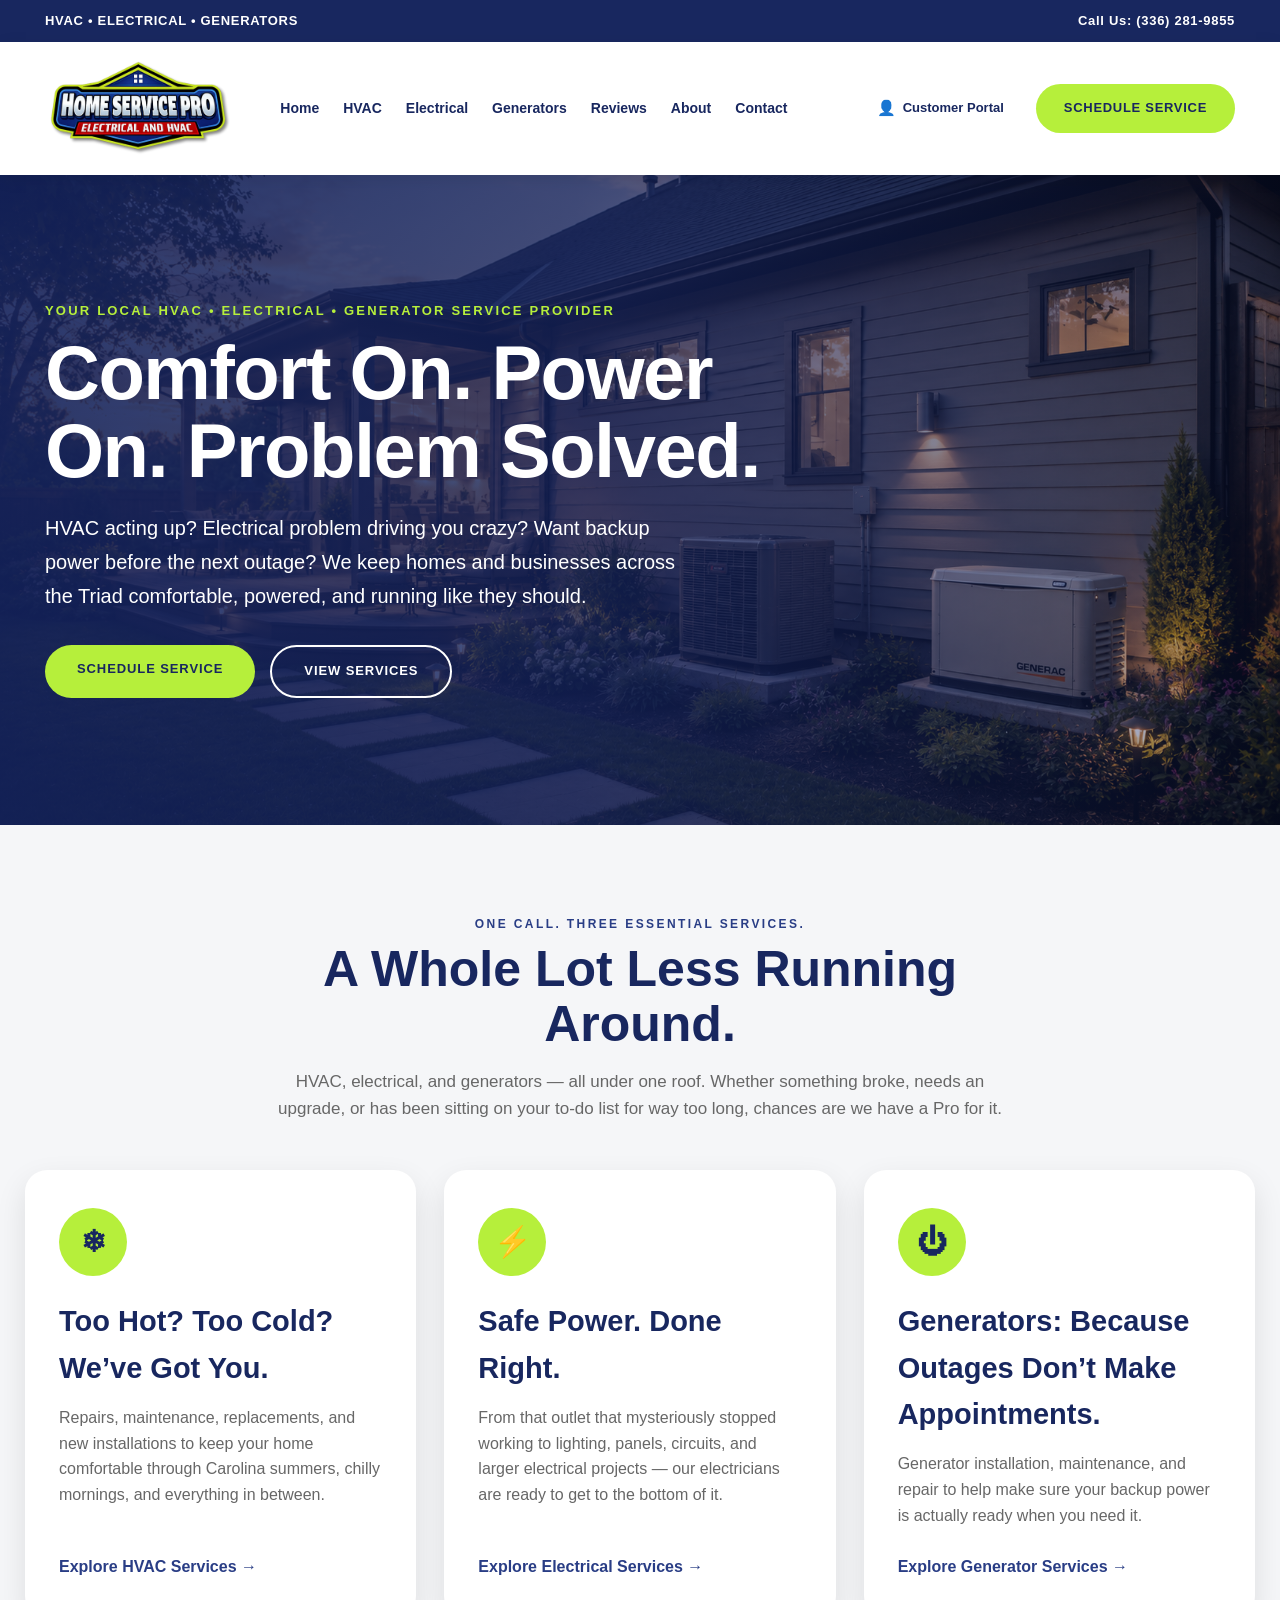
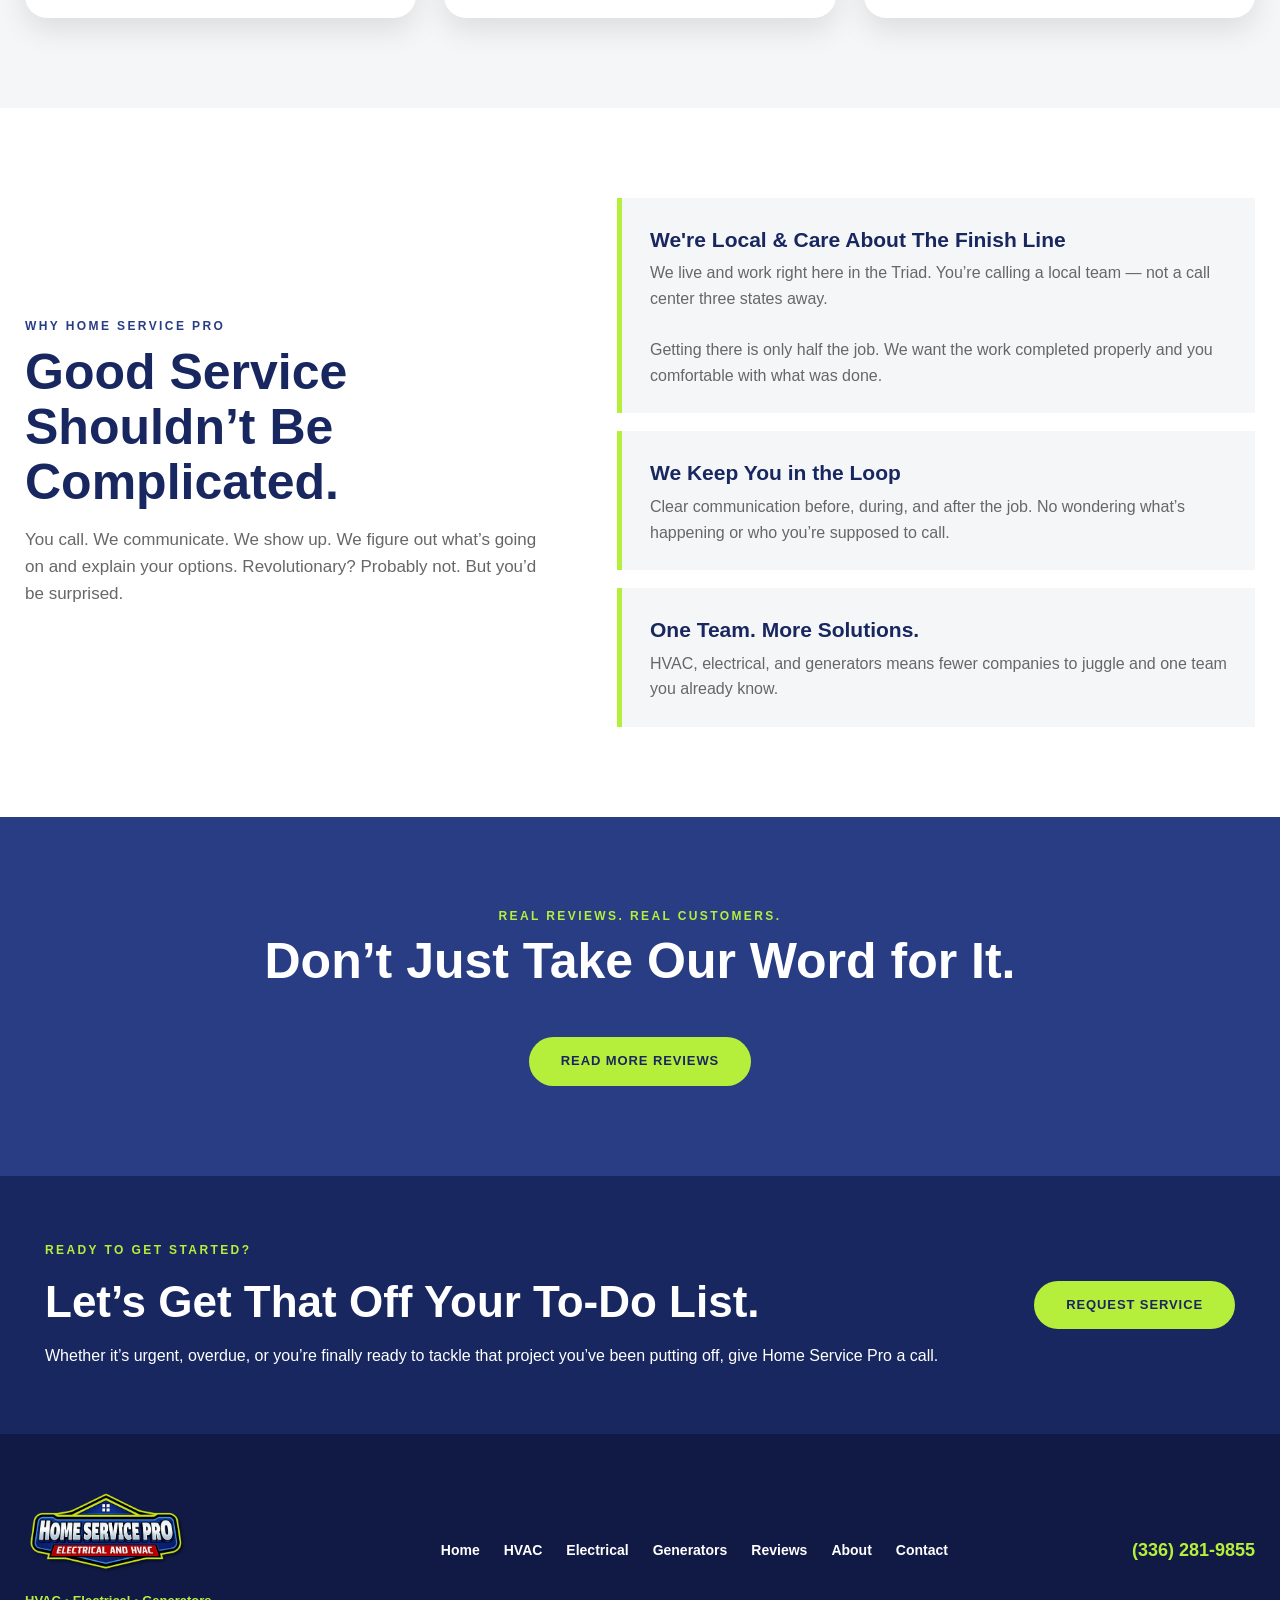
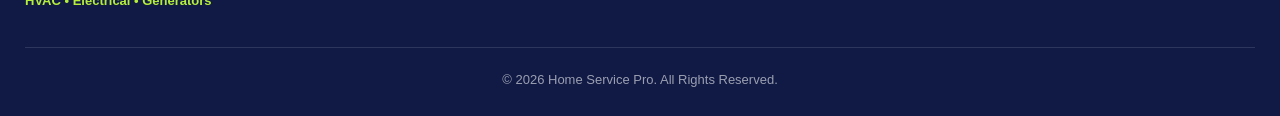
==== commit e9ab2519: "Fix mobile menu button" ====
--- a/index.html
+++ b/index.html
@@ -72,7 +72,14 @@
 
       </a>
 
-
+        <button
+  class="menu-toggle"
+  id="menu-toggle"
+  aria-label="Open navigation menu"
+  aria-expanded="false"
+>
+  ☰
+</button>
 
       <nav class="main-nav">
 
@@ -106,7 +113,10 @@
 
       </nav>
 
-
+<div class="header-actions">
+    <!-- customer portal button -->
+    <!-- schedule service button -->
+  </div>
 
       <div class="header-actions">
   <a
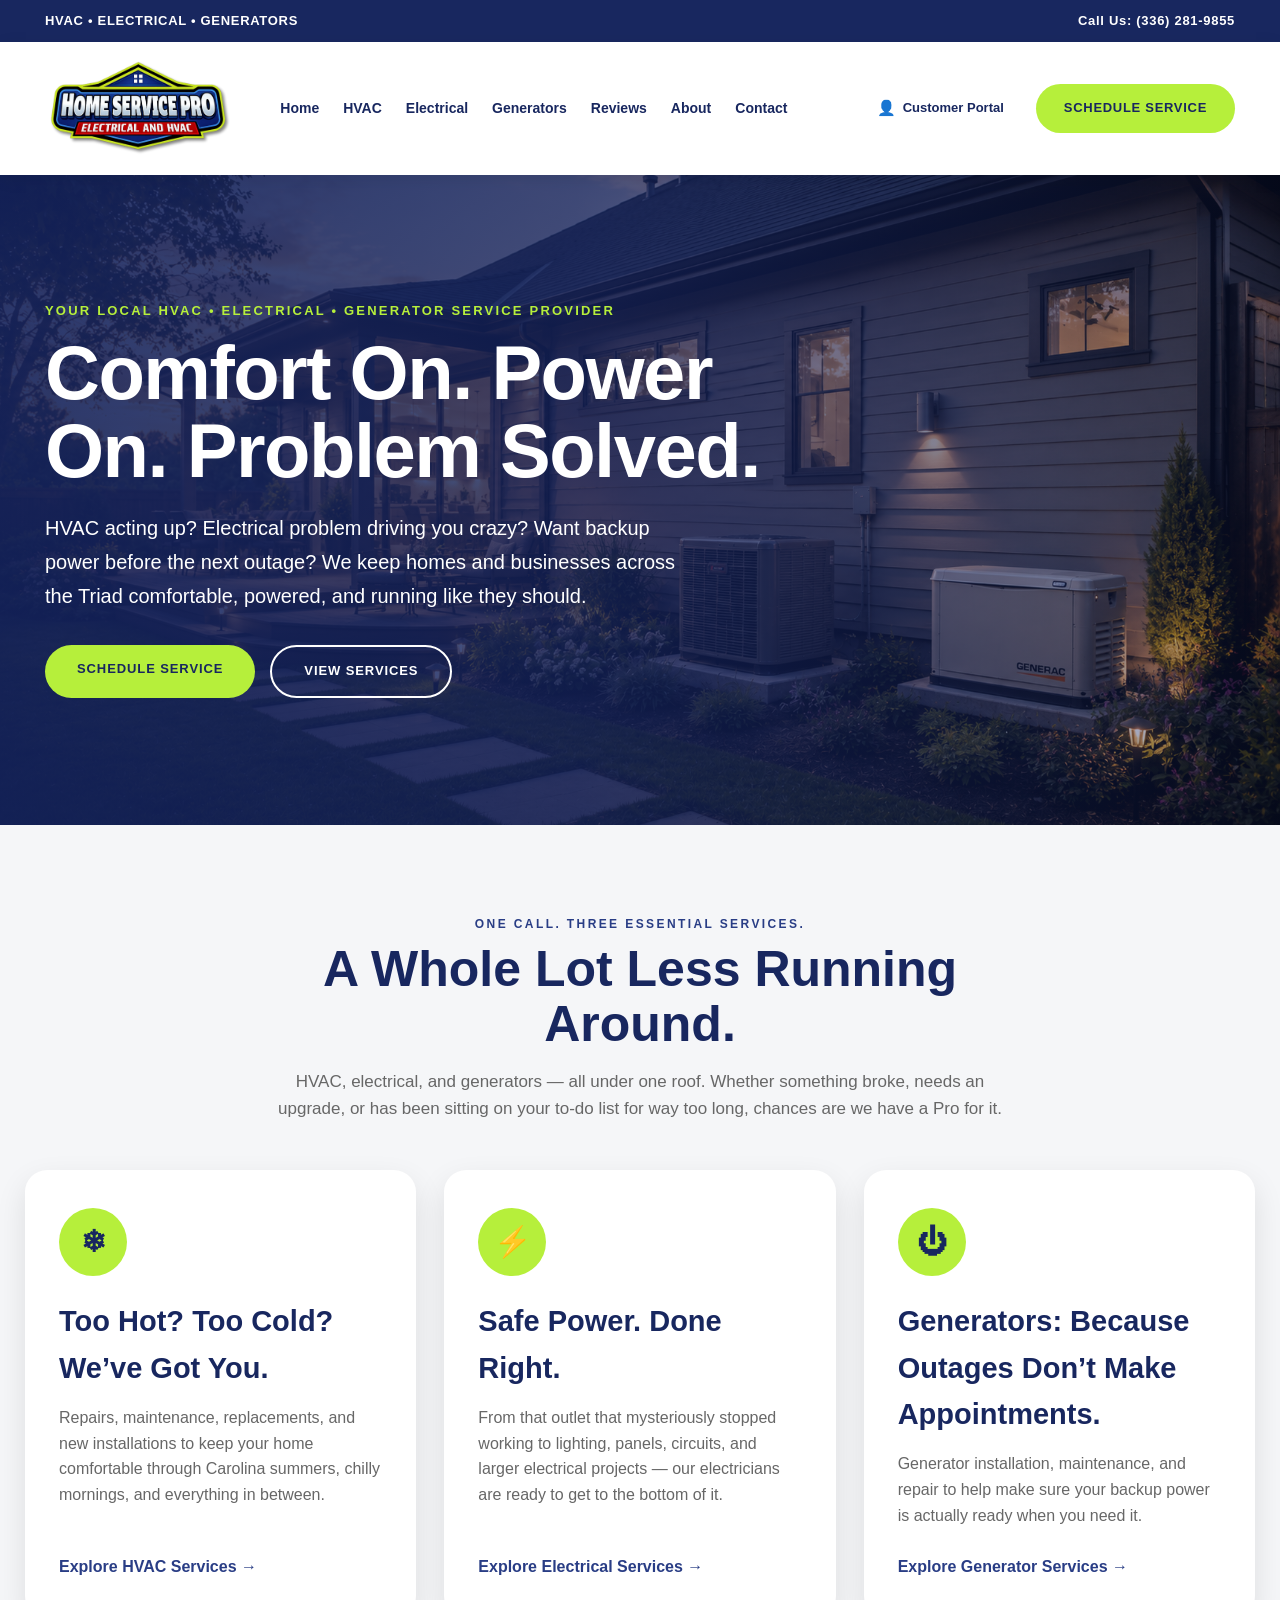
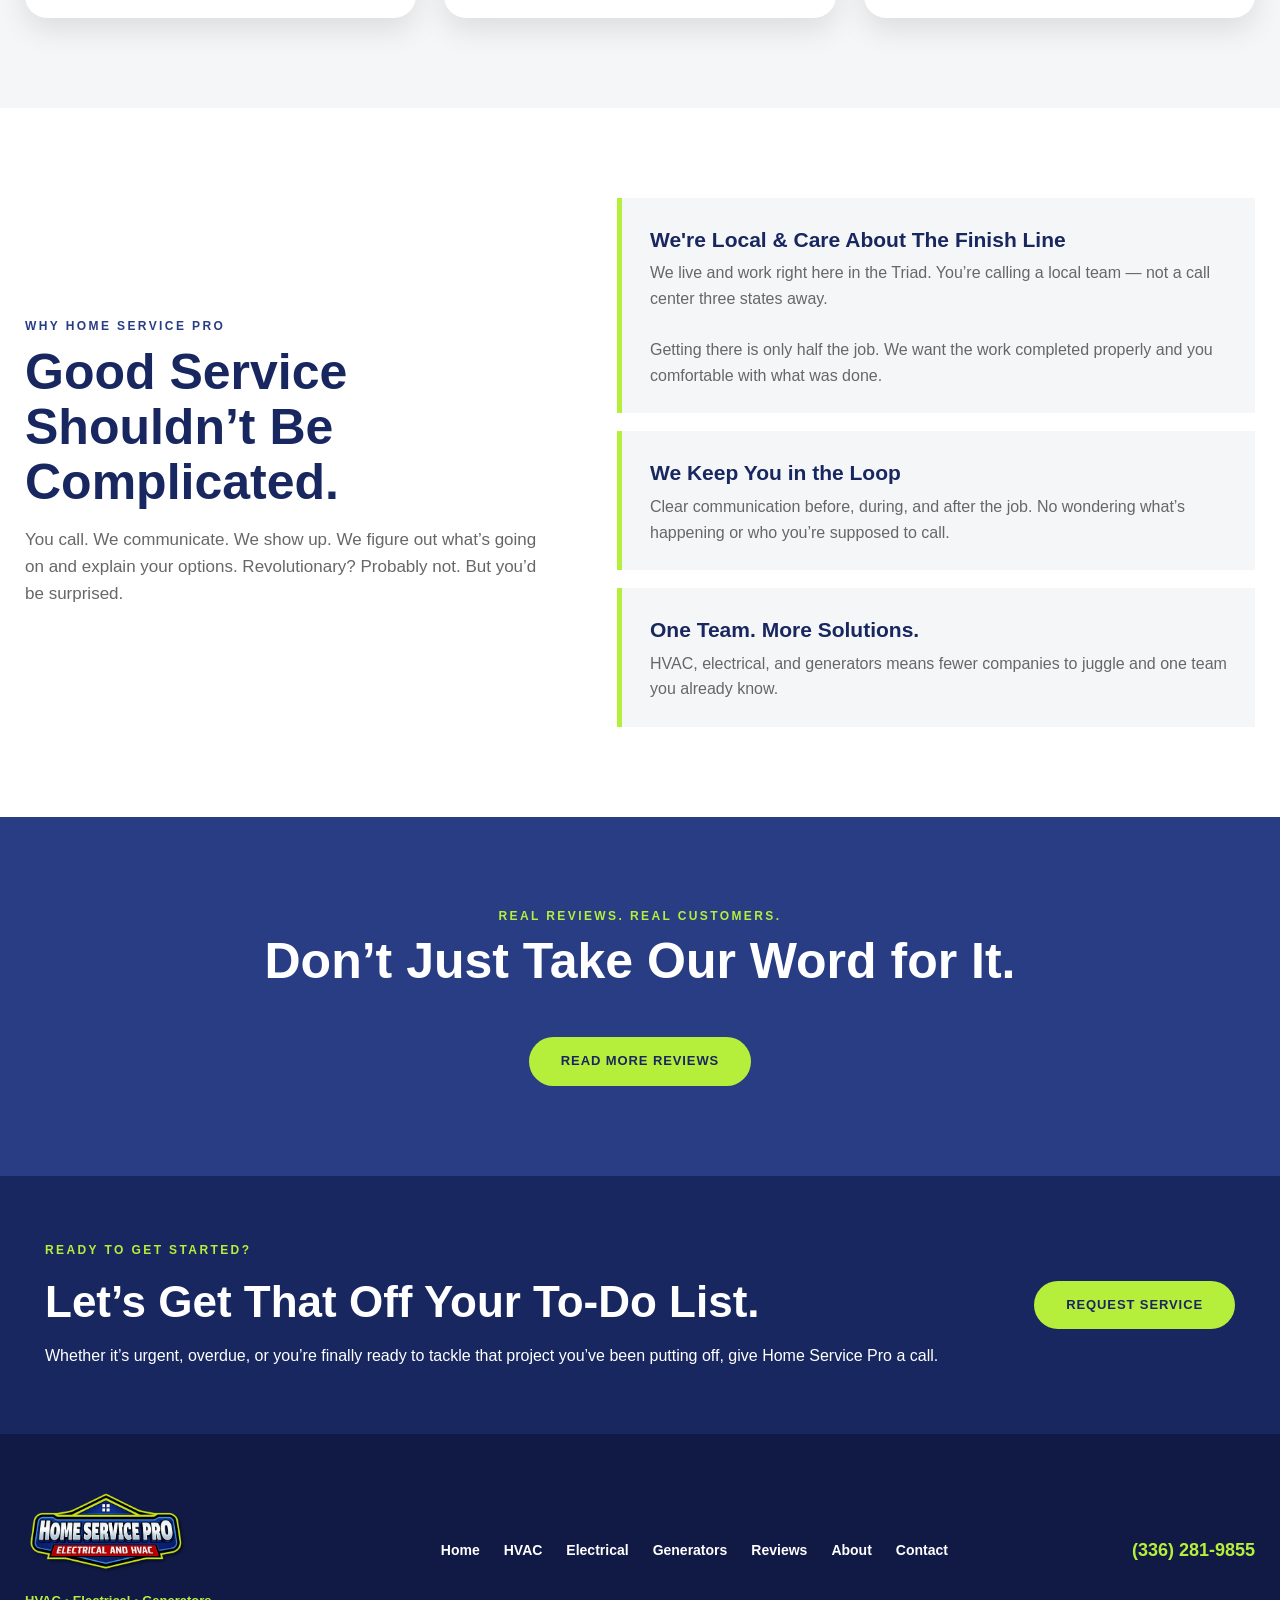
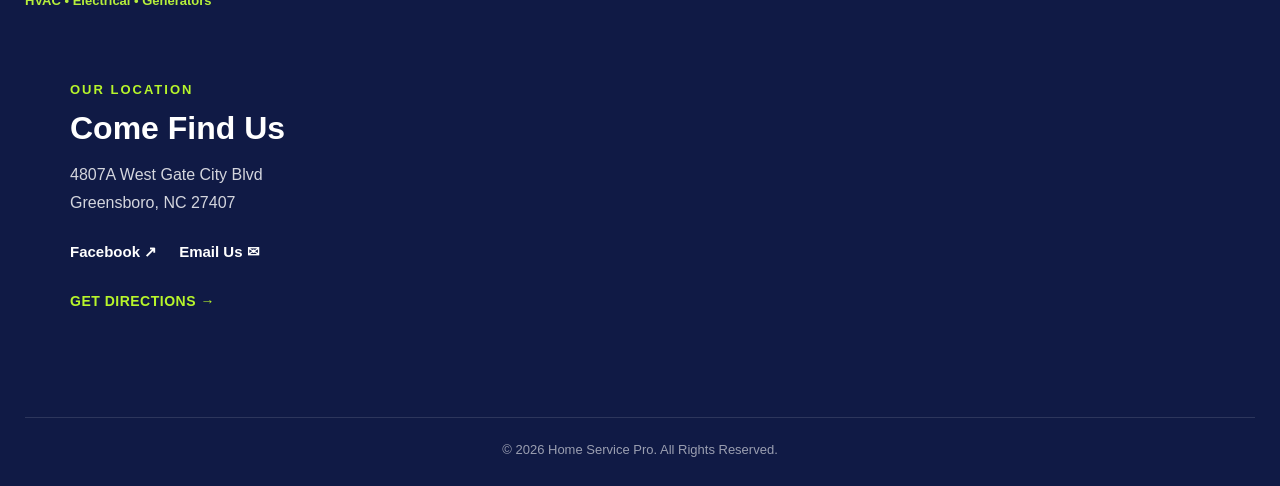
==== commit 5c308684: "Update footer with map social links and contact info" ====
--- a/index.html
+++ b/index.html
@@ -2,6 +2,17 @@
 <html lang="en">
 
 <head>
+
+  <!-- Google tag (gtag.js) -->
+<script async src="https://www.googletagmanager.com/gtag/js?id=G-JBB844G6HL"></script>
+<script>
+  window.dataLayer = window.dataLayer || [];
+  function gtag(){dataLayer.push(arguments);}
+  gtag('js', new Date());
+
+  gtag('config', 'G-JBB844G6HL');
+</script>
+
   <meta charset="UTF-8">
 
   <meta
@@ -538,6 +549,63 @@
     </div>
 
 
+    <div class="footer-location">
+
+    <div class="footer-location-info">
+
+        <span class="footer-label">OUR LOCATION</span>
+
+        <h3>Come Find Us</h3>
+
+        <p>
+            4807A West Gate City Blvd<br>
+            Greensboro, NC 27407
+        </p>
+
+        <div class="footer-connect">
+
+            <a
+                href="https://www.facebook.com/profile.php?id=61556235533301"
+                target="_blank"
+                rel="noopener noreferrer"
+            >
+                Facebook ↗
+            </a>
+
+            <a href="mailto:account@callhsp.com">
+                Email Us ✉
+            </a>
+
+        </div>
+
+        <a
+            href="https://www.google.com/maps/search/?api=1&query=Home+Service+Pro+4807A+West+Gate+City+Blvd+Greensboro+NC+27407"
+            target="_blank"
+            rel="noopener noreferrer"
+            class="footer-directions"
+        >
+            GET DIRECTIONS →
+        </a>
+
+    </div>
+
+
+    <div class="footer-map">
+
+        <iframe
+            src="https://www.google.com/maps/embed?pb=!1m18!1m12!1m3!1d3226.717516644356!2d-79.87322392419678!3d36.027190972477655!2m3!1f0!2f0!3f0!3m2!1i1024!2i768!4f13.1!3m3!1m2!1s0x29678ef74b9825e1%3A0x461593a3b829c437!2sHome%20Service%20Pro!5e0!3m2!1sen!2sus!4v1788477039872!5m2!1sen!2sus"
+            loading="lazy"
+            allowfullscreen
+            referrerpolicy="strict-origin-when-cross-origin"
+            title="Home Service Pro location on Google Maps">
+        </iframe>
+
+    </div>
+
+</div>
+
+</div>
+
 
     <div class="footer-bottom">
 
--- a/style.css
+++ b/style.css
@@ -2138,4 +2138,113 @@
   .main-nav a {
     font-size: 15px !important;
   }
+}
+
+/* ================================
+   FOOTER LOCATION / GOOGLE MAP
+================================ */
+
+.footer-location {
+    max-width: 1200px;
+    margin: 0 auto;
+    padding: 55px 30px;
+    display: grid;
+    grid-template-columns: 0.8fr 1.2fr;
+    gap: 50px;
+    align-items: center;
+}
+
+.footer-location-info {
+    color: #ffffff;
+}
+
+.footer-location-info .footer-label {
+    display: block;
+    margin-bottom: 10px;
+    color: #b7f52b;
+    font-size: 13px;
+    font-weight: 800;
+    letter-spacing: 2px;
+}
+
+.footer-location-info h3 {
+    margin: 0 0 15px;
+    color: #ffffff;
+    font-size: 32px;
+    line-height: 1.1;
+}
+
+.footer-location-info p {
+    margin: 0 0 24px;
+    max-width: 430px;
+    color: rgba(255, 255, 255, 0.82);
+    font-size: 16px;
+    line-height: 1.7;
+}
+
+.footer-directions {
+    display: inline-block;
+    color: #b7f52b;
+    font-size: 14px;
+    font-weight: 800;
+    letter-spacing: 0.5px;
+    text-decoration: none;
+}
+
+.footer-directions:hover {
+    text-decoration: underline;
+}
+
+.footer-map {
+    width: 100%;
+    height: 260px;
+    overflow: hidden;
+    border-radius: 18px;
+}
+
+.footer-map iframe {
+    display: block;
+    width: 100%;
+    height: 100%;
+    border: 0;
+}
+
+
+/* MOBILE */
+@media (max-width: 720px) {
+
+    .footer-location {
+        grid-template-columns: 1fr;
+        gap: 28px;
+        padding: 40px 20px;
+    }
+
+    .footer-location-info h3 {
+        font-size: 27px;
+    }
+
+    .footer-map {
+        height: 230px;
+    }
+}
+
+/* Footer social/contact links */
+
+.footer-connect {
+    display: flex;
+    flex-wrap: wrap;
+    gap: 22px;
+    margin: 18px 0 24px;
+}
+
+.footer-connect a {
+    color: #ffffff;
+    font-size: 15px;
+    font-weight: 700;
+    text-decoration: none;
+    transition: color 0.2s ease;
+}
+
+.footer-connect a:hover {
+    color: #b7f52b;
 }
